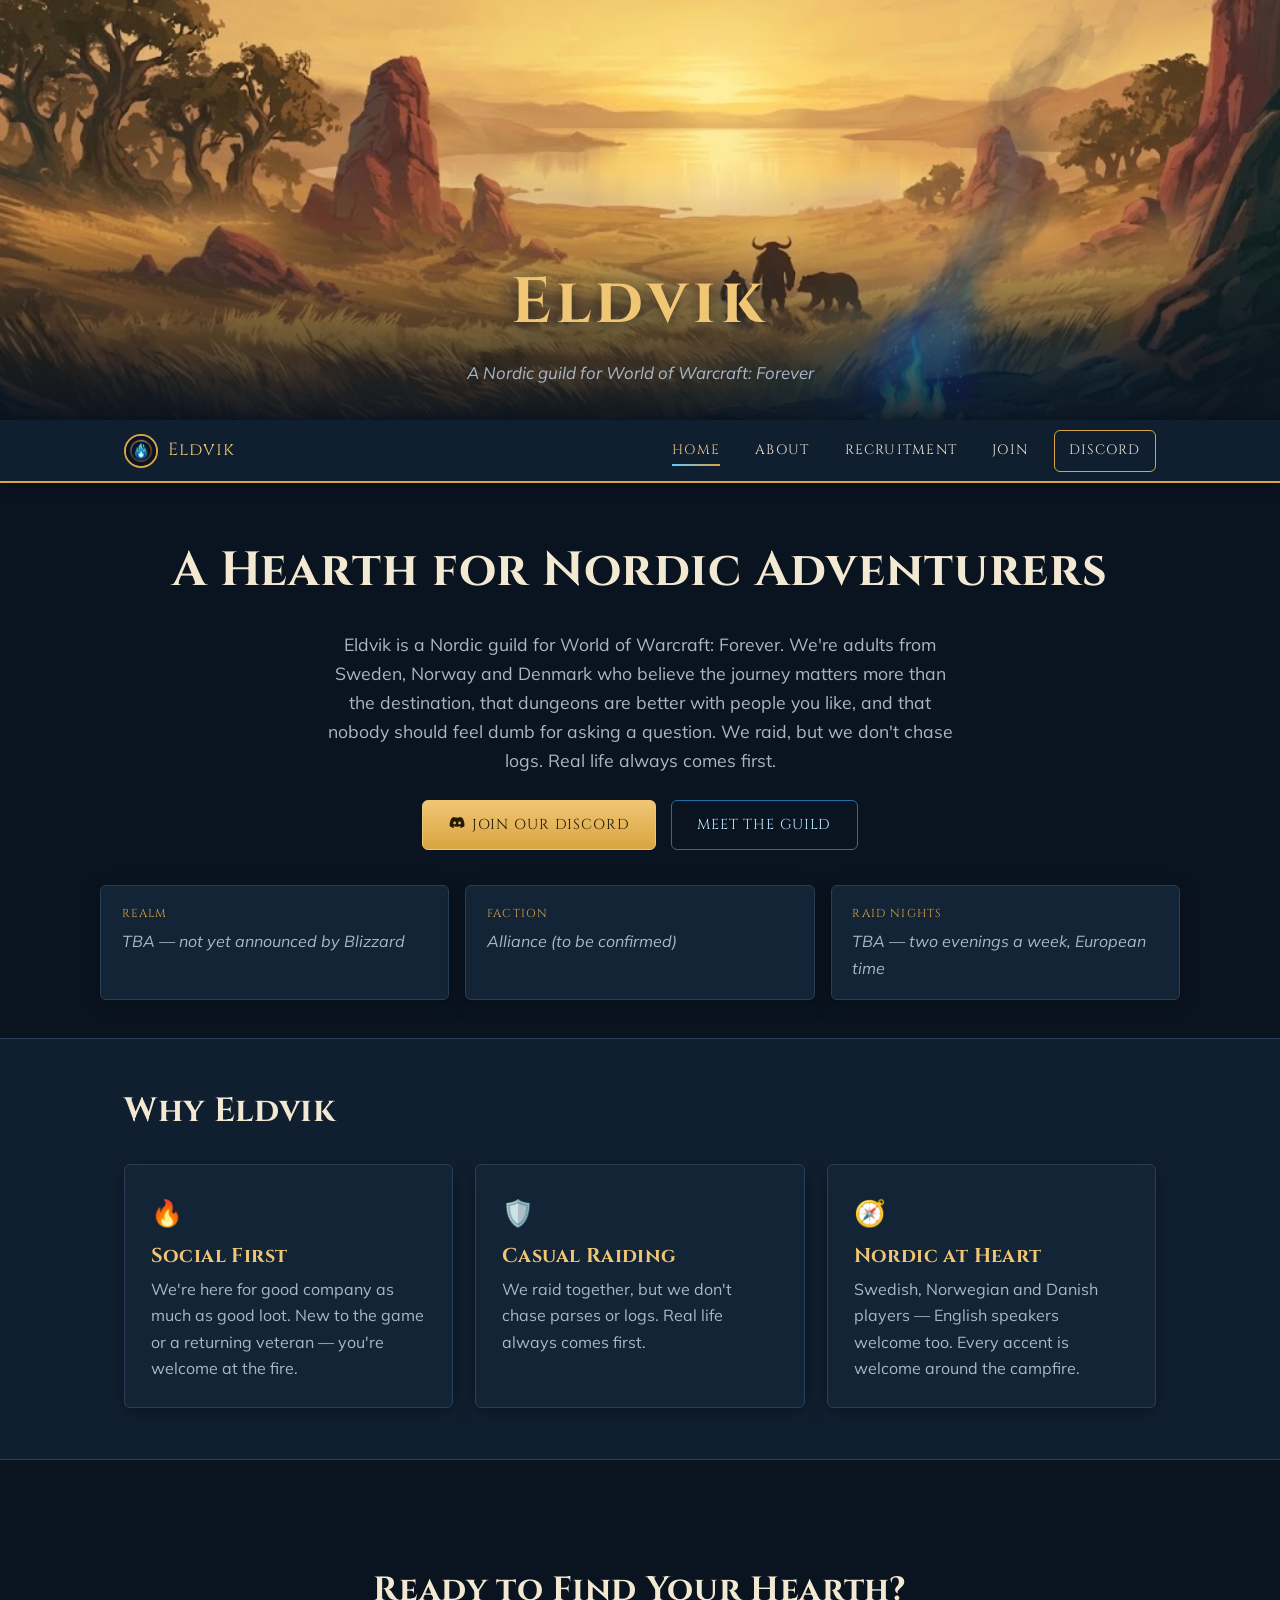
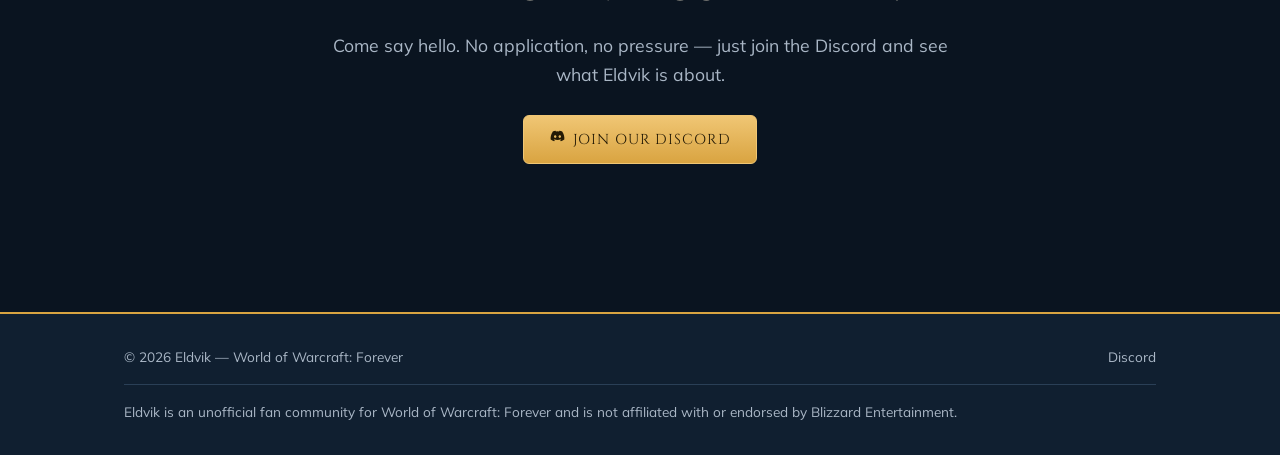
==== index.html @ 3109d52f "Initial Eldvik guild website Static HTML/CSS/JS site: home, about, recruitment, and join pages, Nord" ====
<!DOCTYPE html>
<html lang="en">
<head>
  <meta charset="UTF-8">
  <meta name="viewport" content="width=device-width, initial-scale=1.0">
  <title>Eldvik — Nordic Guild for World of Warcraft: Forever</title>
  <meta name="description" content="Eldvik is a social, casual-raiding Nordic guild for World of Warcraft: Forever. Adults from Sweden, Norway and Denmark — all classes and roles welcome.">
  <link rel="icon" href="images/icon.jpg" type="image/jpeg">
  <link rel="apple-touch-icon" href="images/icon.jpg">
  <meta name="theme-color" content="#0a1420">
  <meta property="og:title" content="Eldvik — Nordic Guild for World of Warcraft: Forever">
  <meta property="og:description" content="A social, casual-raiding Nordic guild. Adults from Sweden, Norway and Denmark — all classes and roles welcome.">
  <meta property="og:image" content="images/banner.jpg">
  <meta property="og:type" content="website">
  <link rel="stylesheet" href="css/style.css">
</head>
<body>
  <a class="skip-link" href="#main-content">Skip to content</a>

  <header class="site-banner">
    <img src="images/banner.jpg" alt="">
    <div class="site-banner__title container">
      <p class="wordmark" data-i18n="common.banner.wordmark">Eldvik</p>
      <p class="tagline" data-i18n="common.banner.tagline">A Nordic guild for World of Warcraft: Forever</p>
    </div>
  </header>

  <nav class="site-nav" aria-label="Primary">
    <div class="site-nav__inner">
      <a class="site-nav__brand" href="index.html">
        <img src="images/icon.jpg" alt="" width="34" height="34">
        <span>Eldvik</span>
      </a>
      <button class="nav-toggle" aria-label="Toggle navigation" aria-expanded="false" aria-controls="primary-nav-links">☰</button>
      <ul class="site-nav__links" id="primary-nav-links">
        <li><a href="index.html" aria-current="page" data-i18n="common.nav.home">Home</a></li>
        <li><a href="about.html" data-i18n="common.nav.about">About</a></li>
        <li><a href="recruitment.html" data-i18n="common.nav.recruitment">Recruitment</a></li>
        <li><a href="join.html" data-i18n="common.nav.join">Join</a></li>
        <li><a class="site-nav__cta" href="#" data-discord-link target="_blank" rel="noopener" data-i18n="common.nav.discord">Discord</a></li>
      </ul>
      <div class="lang-switch"></div>
    </div>
  </nav>

  <main id="main-content">
    <section class="hero container">
      <h1 data-i18n="home.hero.title">A Hearth for Nordic Adventurers</h1>
      <p class="lead" data-i18n="home.hero.lead">Eldvik is a Nordic guild for World of Warcraft: Forever. We're adults from Sweden, Norway and Denmark who believe the journey matters more than the destination, that dungeons are better with people you like, and that nobody should feel dumb for asking a question. We raid, but we don't chase logs. Real life always comes first.</p>
      <div class="btn-row">
        <a class="btn btn-primary btn-discord" href="#" data-discord-link target="_blank" rel="noopener" data-i18n="common.cta.discord">Join our Discord</a>
        <a class="btn btn-secondary" href="about.html" data-i18n="home.hero.ctaSecondary">Meet the Guild</a>
      </div>

      <div class="info-strip" aria-label="Guild status">
        <div class="info-card">
          <span class="label" data-i18n="common.info.realm.label">Realm</span>
          <span class="value is-tba" data-i18n="common.info.realm.value">TBA — not yet announced by Blizzard</span>
        </div>
        <div class="info-card">
          <span class="label" data-i18n="common.info.faction.label">Faction</span>
          <span class="value is-tba" data-i18n="common.info.faction.value">Alliance (to be confirmed)</span>
        </div>
        <div class="info-card">
          <span class="label" data-i18n="common.info.raid.label">Raid Nights</span>
          <span class="value is-tba" data-i18n="common.info.raid.value">TBA — two evenings a week, European time</span>
        </div>
      </div>
    </section>

    <section class="section section-alt">
      <div class="container">
        <h2 data-i18n="home.values.title">Why Eldvik</h2>
        <div class="card-grid">
          <div class="card">
            <span class="icon" aria-hidden="true">🔥</span>
            <h3 data-i18n="home.values.social.title">Social First</h3>
            <p data-i18n="home.values.social.body">We're here for good company as much as good loot. New to the game or a returning veteran — you're welcome at the fire.</p>
          </div>
          <div class="card">
            <span class="icon" aria-hidden="true">🛡️</span>
            <h3 data-i18n="home.values.raiding.title">Casual Raiding</h3>
            <p data-i18n="home.values.raiding.body">We raid together, but we don't chase parses or logs. Real life always comes first.</p>
          </div>
          <div class="card">
            <span class="icon" aria-hidden="true">🧭</span>
            <h3 data-i18n="home.values.nordic.title">Nordic at Heart</h3>
            <p data-i18n="home.values.nordic.body">Swedish, Norwegian and Danish players — English speakers welcome too. Every accent is welcome around the campfire.</p>
          </div>
        </div>
      </div>
    </section>

    <section class="section">
      <div class="container hero">
        <h2 data-i18n="home.closing.title">Ready to Find Your Hearth?</h2>
        <p class="lead" data-i18n="home.closing.body">Come say hello. No application, no pressure — just join the Discord and see what Eldvik is about.</p>
        <div class="btn-row">
          <a class="btn btn-primary btn-discord" href="#" data-discord-link target="_blank" rel="noopener" data-i18n="common.cta.discord">Join our Discord</a>
        </div>
      </div>
    </section>
  </main>

  <footer class="site-footer">
    <div class="container site-footer__inner">
      <p>© <span data-current-year>2026</span> <span data-i18n="common.footer.copyright">Eldvik — World of Warcraft: Forever</span></p>
      <p><a href="#" data-discord-link target="_blank" rel="noopener">Discord</a></p>
      <p class="site-footer__disclaimer" data-i18n="common.footer.disclaimer">Eldvik is an unofficial fan community for World of Warcraft: Forever and is not affiliated with or endorsed by Blizzard Entertainment.</p>
    </div>
  </footer>

  <script src="js/config.js"></script>
  <script src="js/i18n.js"></script>
  <script src="js/main.js"></script>
</body>
</html>
---- css/style.css ----
/* ==========================================================================
   Eldvik — stylesheet
   A Nordic-fantasy theme built around the guild banner (dusk landscape,
   blue campfire) and the flame emblem. No third-party brand assets used.
   ========================================================================== */

@import url('https://fonts.googleapis.com/css2?family=Cinzel:wght@500;600;700&family=Mulish:ital,wght@0,400;0,500;0,600;1,400&display=swap');

:root {
  /* Core palette */
  --color-bg: #0a1420;
  --color-bg-alt: #101f30;
  --color-bg-card: #132437;
  --color-border: #2a3f56;

  /* Text */
  --color-text: #e9e3d3;
  --color-text-muted: #aab7c6;
  --color-heading: #f3e9d2;

  /* Accents */
  --color-flame: #5ec8ff;
  --color-flame-bright: #bfe9ff;
  --color-flame-deep: #1f6fa8;
  --color-gold: #d9a441;
  --color-gold-bright: #f0c674;

  /* Type */
  --font-heading: 'Cinzel', Georgia, 'Times New Roman', serif;
  --font-body: 'Mulish', -apple-system, BlinkMacSystemFont, 'Segoe UI', sans-serif;

  --radius: 6px;
  --shadow-card: 0 4px 18px rgba(0, 0, 0, 0.35);
}

/* ---------- Reset & base ---------- */
* { box-sizing: border-box; }

html {
  scroll-behavior: smooth;
}

body {
  margin: 0;
  background: var(--color-bg);
  color: var(--color-text);
  font-family: var(--font-body);
  line-height: 1.65;
  font-size: 16px;
}

img { max-width: 100%; display: block; }

h1, h2, h3, h4 {
  font-family: var(--font-heading);
  color: var(--color-heading);
  letter-spacing: 0.02em;
  line-height: 1.25;
  margin: 0 0 0.6em;
}

h1 { font-size: clamp(2rem, 5vw, 3rem); }
h2 { font-size: clamp(1.5rem, 3.4vw, 2.1rem); }
h3 { font-size: 1.25rem; }

p { margin: 0 0 1.1em; color: var(--color-text); }

a {
  color: var(--color-flame-bright);
  text-decoration: none;
}
a:hover, a:focus { color: var(--color-gold-bright); }

.container {
  max-width: 1080px;
  margin: 0 auto;
  padding: 0 1.5rem;
}

.visually-hidden {
  position: absolute;
  width: 1px; height: 1px;
  overflow: hidden;
  clip: rect(0 0 0 0);
  white-space: nowrap;
}

/* ---------- Skip link (accessibility) ---------- */
.skip-link {
  position: absolute;
  left: -9999px;
  top: 0;
  background: var(--color-gold);
  color: #1a1204;
  padding: 0.6em 1em;
  z-index: 1000;
  border-radius: 0 0 var(--radius) 0;
  font-weight: 600;
}
.skip-link:focus {
  left: 0;
}

/* ---------- Banner ---------- */
.site-banner {
  position: relative;
  width: 100%;
  height: clamp(200px, 34vw, 420px);
  overflow: hidden;
  background-color: var(--color-bg);
}

.site-banner img {
  width: 100%;
  height: 100%;
  object-fit: cover;
  object-position: center 60%;
}

.site-banner::after {
  content: "";
  position: absolute;
  inset: 0;
  background: linear-gradient(to bottom, rgba(10, 20, 32, 0) 55%, rgba(10, 20, 32, 0.92) 100%);
}

.site-banner__title {
  position: absolute;
  left: 0;
  right: 0;
  bottom: 0.9rem;
  z-index: 2;
  text-align: center;
}

.site-banner__title .wordmark {
  font-family: var(--font-heading);
  font-weight: 700;
  font-size: clamp(2.2rem, 7vw, 4rem);
  color: var(--color-gold-bright);
  text-shadow: 0 2px 18px rgba(0, 0, 0, 0.75), 0 0 30px rgba(95, 200, 255, 0.25);
  letter-spacing: 0.08em;
  margin: 0;
}

.site-banner__title .tagline {
  font-family: var(--font-body);
  font-style: italic;
  color: var(--color-text-muted);
  font-size: clamp(0.85rem, 1.6vw, 1.05rem);
  margin-top: 0.2rem;
}

/* ---------- Navigation ---------- */
.site-nav {
  background: var(--color-bg-alt);
  border-bottom: 2px solid var(--color-gold);
  box-shadow: 0 2px 12px rgba(0, 0, 0, 0.4);
  position: sticky;
  top: 0;
  z-index: 50;
}

.site-nav__inner {
  display: flex;
  align-items: center;
  justify-content: space-between;
  padding: 0.6rem 1.5rem;
  max-width: 1080px;
  margin: 0 auto;
}

.site-nav__brand {
  display: flex;
  align-items: center;
  gap: 0.6rem;
  font-family: var(--font-heading);
  color: var(--color-gold-bright);
  font-size: 1.1rem;
  letter-spacing: 0.06em;
}

.site-nav__brand img {
  width: 34px;
  height: 34px;
  border-radius: 50%;
  border: 2px solid var(--color-gold);
}

.nav-toggle {
  display: none;
  background: transparent;
  border: 1px solid var(--color-gold);
  color: var(--color-gold-bright);
  border-radius: var(--radius);
  padding: 0.4rem 0.6rem;
  font-size: 1.2rem;
  cursor: pointer;
}

.site-nav__links {
  display: flex;
  align-items: center;
  gap: 0.4rem;
  list-style: none;
  margin: 0;
  padding: 0;
}

.site-nav__links a {
  display: inline-block;
  color: var(--color-text);
  font-family: var(--font-heading);
  font-size: 0.85rem;
  letter-spacing: 0.09em;
  text-transform: uppercase;
  padding: 0.55rem 0.9rem;
  border-radius: var(--radius);
  position: relative;
  transition: color 0.2s ease, background-color 0.2s ease;
}

.site-nav__links a:hover,
.site-nav__links a:focus {
  color: var(--color-flame-bright);
  background: rgba(95, 200, 255, 0.08);
}

.site-nav__links a[aria-current="page"] {
  color: var(--color-gold-bright);
}

.site-nav__links a[aria-current="page"]::after {
  content: "";
  position: absolute;
  left: 0.9rem;
  right: 0.9rem;
  bottom: 0.32rem;
  height: 2px;
  background: linear-gradient(90deg, var(--color-flame), var(--color-gold));
}

.site-nav__cta {
  border: 1px solid var(--color-gold) !important;
  margin-left: 0.3rem;
}

/* ---------- Language switcher ---------- */
.lang-switch {
  position: relative;
  margin-left: 0.5rem;
}

.lang-switch__button {
  background: transparent;
  border: 1px solid var(--color-border);
  color: var(--color-text-muted);
  border-radius: var(--radius);
  padding: 0.4rem 0.7rem;
  font-family: var(--font-body);
  font-size: 0.85rem;
  cursor: pointer;
}

.lang-switch__button:hover { border-color: var(--color-gold); color: var(--color-gold-bright); }

.lang-switch__menu {
  position: absolute;
  right: 0;
  top: calc(100% + 6px);
  background: var(--color-bg-card);
  border: 1px solid var(--color-border);
  border-radius: var(--radius);
  min-width: 140px;
  box-shadow: var(--shadow-card);
  list-style: none;
  margin: 0;
  padding: 0.3rem;
  display: none;
  z-index: 60;
}

.lang-switch__menu.is-open { display: block; }

.lang-switch__menu li a {
  display: block;
  padding: 0.4rem 0.6rem;
  border-radius: 4px;
  font-family: var(--font-body);
  font-size: 0.9rem;
  color: var(--color-text);
}

.lang-switch__menu li a:hover { background: rgba(217, 164, 65, 0.12); color: var(--color-gold-bright); }

/* ---------- Buttons ---------- */
.btn {
  display: inline-block;
  font-family: var(--font-heading);
  letter-spacing: 0.06em;
  text-transform: uppercase;
  font-size: 0.9rem;
  padding: 0.75rem 1.6rem;
  border-radius: var(--radius);
  border: 1px solid var(--color-gold);
  cursor: pointer;
  transition: transform 0.15s ease, box-shadow 0.15s ease, background-color 0.15s ease;
}

.btn-primary {
  background: linear-gradient(180deg, var(--color-gold-bright), var(--color-gold));
  color: #241a05;
  border-color: var(--color-gold-bright);
}
.btn-primary:hover, .btn-primary:focus {
  color: #241a05;
  box-shadow: 0 0 22px rgba(240, 198, 116, 0.45);
  transform: translateY(-1px);
}

.btn-secondary {
  background: transparent;
  color: var(--color-flame-bright);
  border-color: var(--color-flame-deep);
}
.btn-secondary:hover, .btn-secondary:focus {
  color: var(--color-flame-bright);
  box-shadow: 0 0 18px rgba(95, 200, 255, 0.3);
  background: rgba(95, 200, 255, 0.08);
}

.btn-discord::before {
  content: "";
  display: inline-block;
  width: 1.1em;
  height: 1.1em;
  margin-right: 0.5em;
  vertical-align: -0.18em;
  background-color: currentColor;
  -webkit-mask-image: url("data:image/svg+xml;utf8,<svg xmlns='http://www.w3.org/2000/svg' viewBox='0 0 640 512'><path d='M524.5 69.8a1.5 1.5 0 0 0-.8-.7A485.1 485.1 0 0 0 404.1 32a1.8 1.8 0 0 0-1.9.9 337.5 337.5 0 0 0-14.9 30.6 447.8 447.8 0 0 0-134.4 0 309.5 309.5 0 0 0-15.1-30.6 1.9 1.9 0 0 0-1.9-.9A483.7 483.7 0 0 0 116.1 69a1.7 1.7 0 0 0-.8.7C39.1 183.7 18.2 294.7 28.4 404.4a2 2 0 0 0 .8 1.4A487.7 487.7 0 0 0 176 479.9a1.9 1.9 0 0 0 2.1-.7A348.2 348.2 0 0 0 208.1 430a1.9 1.9 0 0 0-1-2.6 321.2 321.2 0 0 1-45.9-21.9 1.9 1.9 0 0 1-.2-3.1c3.1-2.3 6.2-4.7 9.1-7.1a1.8 1.8 0 0 1 1.9-.3c96.2 43.9 200.4 43.9 295.5 0a1.8 1.8 0 0 1 1.9.2c2.9 2.4 6 4.9 9.1 7.2a1.9 1.9 0 0 1-.2 3.1 301.4 301.4 0 0 1-45.9 21.9 1.9 1.9 0 0 0-1 2.6 391.1 391.1 0 0 0 30 49.2 1.9 1.9 0 0 0 2.1.7A486 486 0 0 0 610.7 405.8a1.9 1.9 0 0 0 .8-1.4c12.2-126.9-20.4-236.9-86.9-334.6zM222.5 337.6c-28.9 0-52.7-26.5-52.7-59.1s23.3-59.1 52.7-59.1c29.6 0 53.2 26.7 52.7 59.1 0 32.6-23.3 59.1-52.7 59.1zm195.4 0c-28.9 0-52.7-26.5-52.7-59.1s23.3-59.1 52.7-59.1c29.6 0 53.2 26.7 52.7 59.1 0 32.6-23 59.1-52.7 59.1z'/></svg>");
  mask-image: url("data:image/svg+xml;utf8,<svg xmlns='http://www.w3.org/2000/svg' viewBox='0 0 640 512'><path d='M524.5 69.8a1.5 1.5 0 0 0-.8-.7A485.1 485.1 0 0 0 404.1 32a1.8 1.8 0 0 0-1.9.9 337.5 337.5 0 0 0-14.9 30.6 447.8 447.8 0 0 0-134.4 0 309.5 309.5 0 0 0-15.1-30.6 1.9 1.9 0 0 0-1.9-.9A483.7 483.7 0 0 0 116.1 69a1.7 1.7 0 0 0-.8.7C39.1 183.7 18.2 294.7 28.4 404.4a2 2 0 0 0 .8 1.4A487.7 487.7 0 0 0 176 479.9a1.9 1.9 0 0 0 2.1-.7A348.2 348.2 0 0 0 208.1 430a1.9 1.9 0 0 0-1-2.6 321.2 321.2 0 0 1-45.9-21.9 1.9 1.9 0 0 1-.2-3.1c3.1-2.3 6.2-4.7 9.1-7.1a1.8 1.8 0 0 1 1.9-.3c96.2 43.9 200.4 43.9 295.5 0a1.8 1.8 0 0 1 1.9.2c2.9 2.4 6 4.9 9.1 7.2a1.9 1.9 0 0 1-.2 3.1 301.4 301.4 0 0 1-45.9 21.9 1.9 1.9 0 0 0-1 2.6 391.1 391.1 0 0 0 30 49.2 1.9 1.9 0 0 0 2.1.7A486 486 0 0 0 610.7 405.8a1.9 1.9 0 0 0 .8-1.4c12.2-126.9-20.4-236.9-86.9-334.6zM222.5 337.6c-28.9 0-52.7-26.5-52.7-59.1s23.3-59.1 52.7-59.1c29.6 0 53.2 26.7 52.7 59.1 0 32.6-23.3 59.1-52.7 59.1zm195.4 0c-28.9 0-52.7-26.5-52.7-59.1s23.3-59.1 52.7-59.1c29.6 0 53.2 26.7 52.7 59.1 0 32.6-23 59.1-52.7 59.1z'/></svg>");
  mask-size: contain;
  -webkit-mask-size: contain;
  mask-repeat: no-repeat;
  -webkit-mask-repeat: no-repeat;
}

.btn-row {
  display: flex;
  flex-wrap: wrap;
  gap: 0.9rem;
  margin: 1.6rem 0;
}

/* ---------- Layout sections ---------- */
main { display: block; }

.section {
  padding: 3.2rem 0;
}

.section-alt {
  background: var(--color-bg-alt);
  border-top: 1px solid var(--color-border);
  border-bottom: 1px solid var(--color-border);
}

.hero {
  padding: 3.6rem 0 2.4rem;
  text-align: center;
}

.hero p.lead {
  max-width: 640px;
  margin: 0 auto 1.2em;
  color: var(--color-text-muted);
  font-size: 1.1rem;
}

.hero .btn-row { justify-content: center; }

/* Info strip: realm / faction / raid nights */
.info-strip {
  display: grid;
  grid-template-columns: repeat(auto-fit, minmax(200px, 1fr));
  gap: 1rem;
  margin: 2.2rem 0 0;
}

.info-card {
  background: var(--color-bg-card);
  border: 1px solid var(--color-border);
  border-radius: var(--radius);
  padding: 1.1rem 1.3rem;
  text-align: left;
  box-shadow: var(--shadow-card);
}

.info-card .label {
  display: block;
  font-family: var(--font-heading);
  color: var(--color-gold);
  font-size: 0.72rem;
  letter-spacing: 0.1em;
  text-transform: uppercase;
  margin-bottom: 0.35rem;
}

.info-card .value {
  color: var(--color-text);
  font-size: 1rem;
}

.info-card .value.is-tba {
  color: var(--color-text-muted);
  font-style: italic;
}

/* Feature / value cards */
.card-grid {
  display: grid;
  grid-template-columns: repeat(auto-fit, minmax(230px, 1fr));
  gap: 1.4rem;
  margin-top: 2rem;
}

.card {
  background: var(--color-bg-card);
  border: 1px solid var(--color-border);
  border-radius: var(--radius);
  padding: 1.6rem;
  box-shadow: var(--shadow-card);
}

.card .icon {
  font-size: 1.6rem;
  margin-bottom: 0.6rem;
  display: inline-block;
}

.card h3 { color: var(--color-gold-bright); margin-bottom: 0.5rem; }
.card p { color: var(--color-text-muted); margin-bottom: 0; }

/* Steps (Join page) */
.steps {
  list-style: none;
  counter-reset: step;
  margin: 2rem 0 0;
  padding: 0;
  display: grid;
  gap: 1.1rem;
}

.steps li {
  counter-increment: step;
  background: var(--color-bg-card);
  border: 1px solid var(--color-border);
  border-radius: var(--radius);
  padding: 1.2rem 1.4rem 1.2rem 3.4rem;
  position: relative;
}

.steps li::before {
  content: counter(step);
  position: absolute;
  left: 1rem;
  top: 1.1rem;
  width: 1.7rem;
  height: 1.7rem;
  border-radius: 50%;
  background: linear-gradient(180deg, var(--color-gold-bright), var(--color-gold));
  color: #241a05;
  font-family: var(--font-heading);
  font-weight: 700;
  display: flex;
  align-items: center;
  justify-content: center;
  font-size: 0.9rem;
}

.steps h3 { margin-bottom: 0.3rem; font-size: 1.05rem; }
.steps p { color: var(--color-text-muted); margin-bottom: 0; }

/* Blockquote / callout */
.callout {
  border-left: 3px solid var(--color-flame);
  background: rgba(95, 200, 255, 0.06);
  padding: 1rem 1.3rem;
  border-radius: 0 var(--radius) var(--radius) 0;
  color: var(--color-text-muted);
  font-style: italic;
  margin: 1.6rem 0;
}

/* ---------- Footer ---------- */
.site-footer {
  border-top: 2px solid var(--color-gold);
  background: var(--color-bg-alt);
  padding: 2rem 0;
  margin-top: 2rem;
}

.site-footer__inner {
  display: flex;
  flex-wrap: wrap;
  align-items: center;
  justify-content: space-between;
  gap: 1rem;
}

.site-footer p {
  margin: 0;
  color: var(--color-text-muted);
  font-size: 0.85rem;
}

.site-footer a { color: var(--color-text-muted); }
.site-footer a:hover { color: var(--color-gold-bright); }

.site-footer__disclaimer {
  width: 100%;
  font-size: 0.75rem;
  color: #7c8898;
  border-top: 1px solid var(--color-border);
  padding-top: 1rem;
  margin-top: 0.5rem;
}

/* ---------- Responsive nav (mobile) ---------- */
@media (max-width: 720px) {
  .nav-toggle { display: inline-block; }

  .site-nav__links {
    position: absolute;
    left: 0;
    right: 0;
    top: 100%;
    background: var(--color-bg-alt);
    border-bottom: 2px solid var(--color-gold);
    flex-direction: column;
    align-items: stretch;
    gap: 0;
    padding: 0.5rem;
    display: none;
  }

  .site-nav__links.is-open { display: flex; }

  .site-nav__links a { padding: 0.8rem 1rem; }

  .site-nav__cta { margin-left: 0; margin-top: 0.3rem; text-align: center; }

  .lang-switch { position: static; margin: 0.4rem 0 0; }
  .lang-switch__menu { left: 0.5rem; right: 0.5rem; }
}
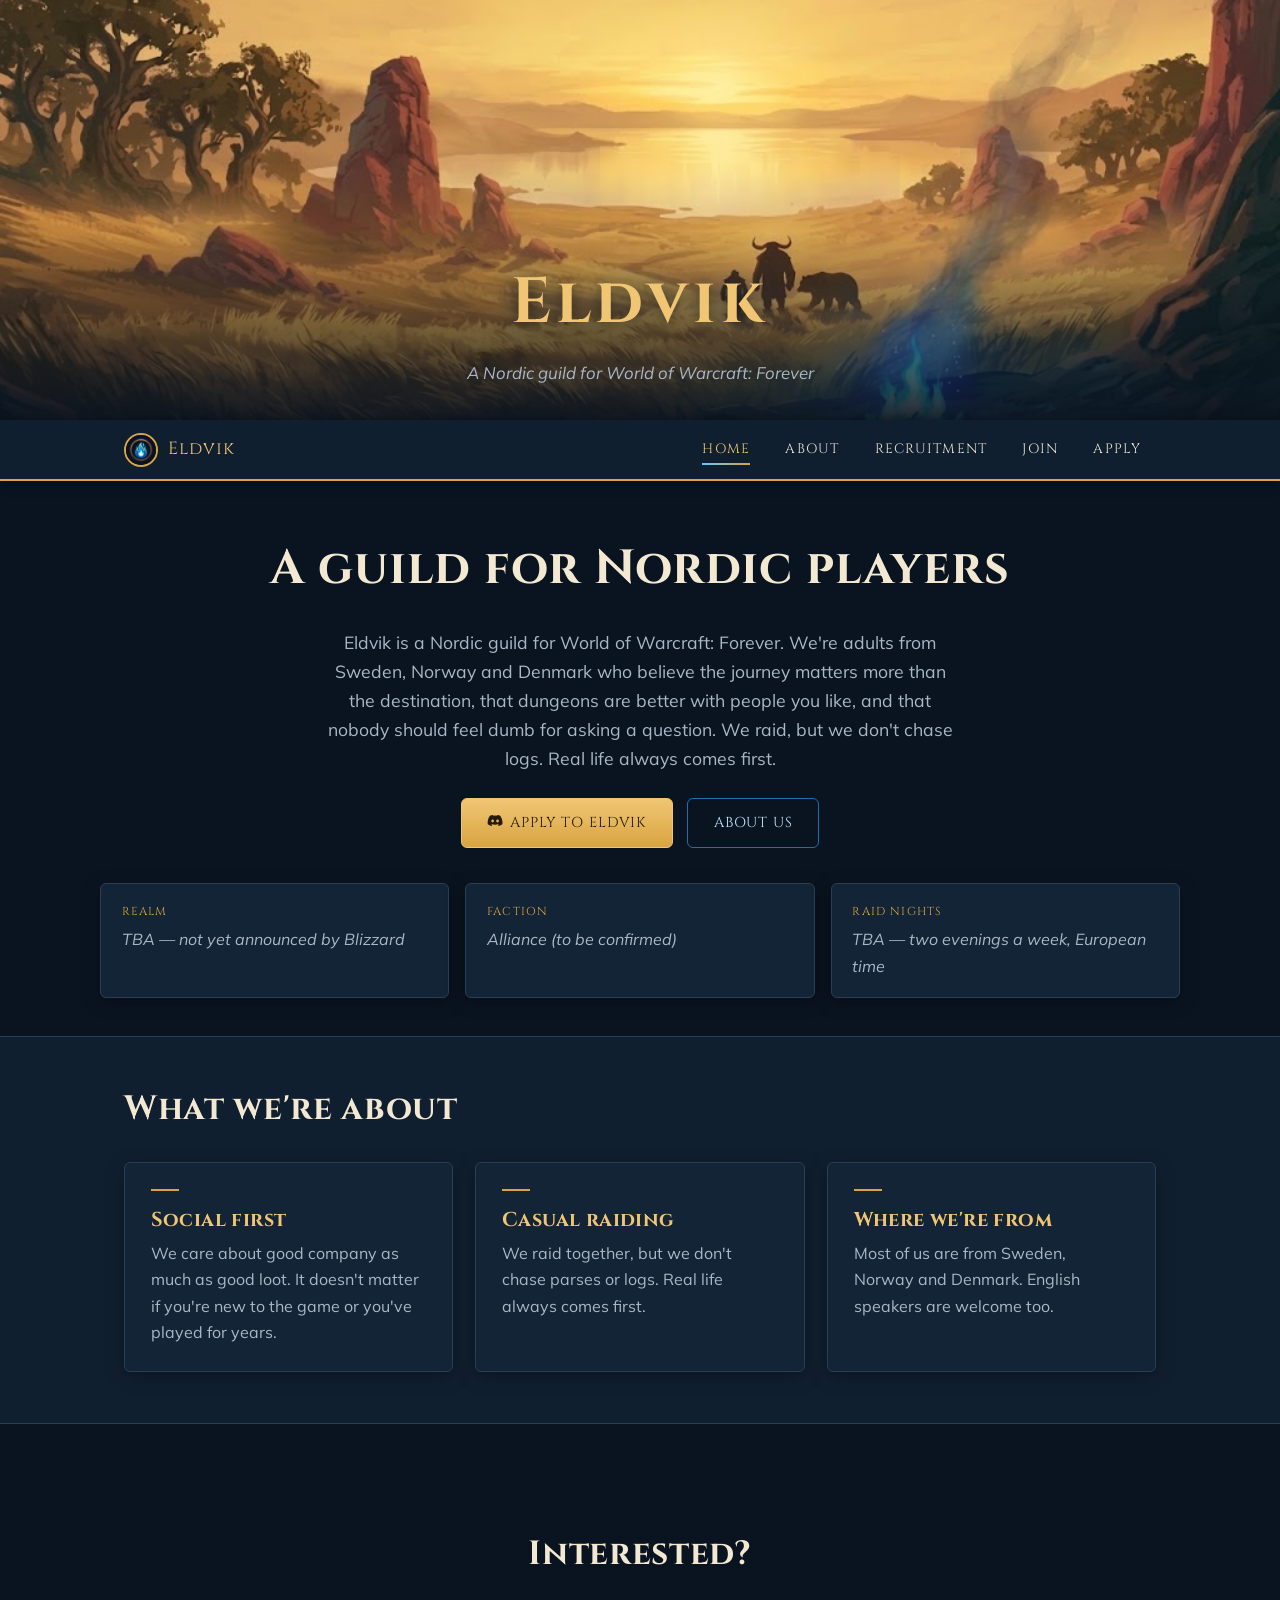
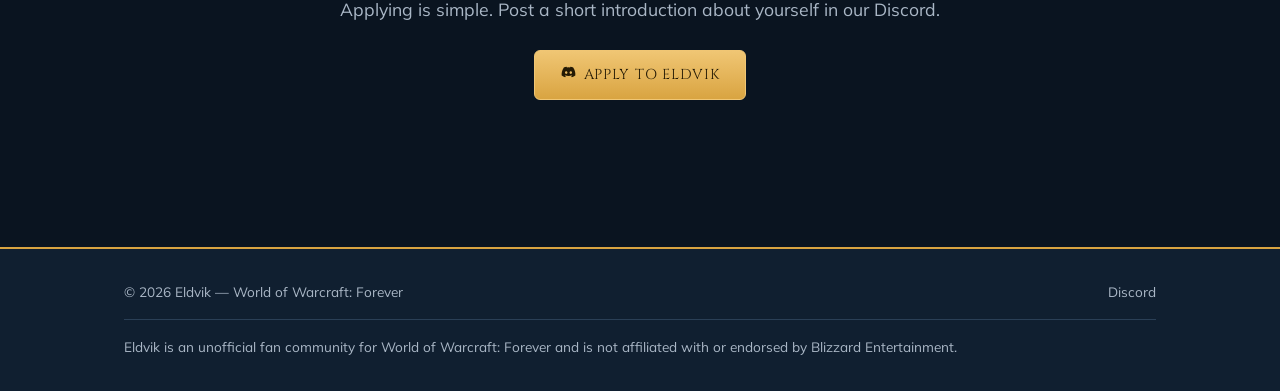
==== commit 30068456: "Rewrite copy in plainer voice, remove emoji icons, reflect real application flow - Replace emoji sec" ====
--- a/index.html
+++ b/index.html
@@ -37,7 +37,7 @@
         <li><a href="about.html" data-i18n="common.nav.about">About</a></li>
         <li><a href="recruitment.html" data-i18n="common.nav.recruitment">Recruitment</a></li>
         <li><a href="join.html" data-i18n="common.nav.join">Join</a></li>
-        <li><a class="site-nav__cta" href="#" data-discord-link target="_blank" rel="noopener" data-i18n="common.nav.discord">Discord</a></li>
+        <li><a class="site-nav__cta" href="#" data-discord-link target="_blank" rel="noopener" data-i18n="common.nav.discord">Apply</a></li>
       </ul>
       <div class="lang-switch"></div>
     </div>
@@ -45,11 +45,11 @@
 
   <main id="main-content">
     <section class="hero container">
-      <h1 data-i18n="home.hero.title">A Hearth for Nordic Adventurers</h1>
+      <h1 data-i18n="home.hero.title">A guild for Nordic players</h1>
       <p class="lead" data-i18n="home.hero.lead">Eldvik is a Nordic guild for World of Warcraft: Forever. We're adults from Sweden, Norway and Denmark who believe the journey matters more than the destination, that dungeons are better with people you like, and that nobody should feel dumb for asking a question. We raid, but we don't chase logs. Real life always comes first.</p>
       <div class="btn-row">
-        <a class="btn btn-primary btn-discord" href="#" data-discord-link target="_blank" rel="noopener" data-i18n="common.cta.discord">Join our Discord</a>
-        <a class="btn btn-secondary" href="about.html" data-i18n="home.hero.ctaSecondary">Meet the Guild</a>
+        <a class="btn btn-primary btn-discord" href="#" data-discord-link target="_blank" rel="noopener" data-i18n="common.cta.discord">Apply to Eldvik</a>
+        <a class="btn btn-secondary" href="about.html" data-i18n="home.hero.ctaSecondary">About us</a>
       </div>
 
       <div class="info-strip" aria-label="Guild status">
@@ -70,22 +70,19 @@
 
     <section class="section section-alt">
       <div class="container">
-        <h2 data-i18n="home.values.title">Why Eldvik</h2>
+        <h2 data-i18n="home.values.title">What we're about</h2>
         <div class="card-grid">
           <div class="card">
-            <span class="icon" aria-hidden="true">🔥</span>
-            <h3 data-i18n="home.values.social.title">Social First</h3>
-            <p data-i18n="home.values.social.body">We're here for good company as much as good loot. New to the game or a returning veteran — you're welcome at the fire.</p>
+            <h3 data-i18n="home.values.social.title">Social first</h3>
+            <p data-i18n="home.values.social.body">We care about good company as much as good loot. It doesn't matter if you're new to the game or you've played for years.</p>
           </div>
           <div class="card">
-            <span class="icon" aria-hidden="true">🛡️</span>
-            <h3 data-i18n="home.values.raiding.title">Casual Raiding</h3>
+            <h3 data-i18n="home.values.raiding.title">Casual raiding</h3>
             <p data-i18n="home.values.raiding.body">We raid together, but we don't chase parses or logs. Real life always comes first.</p>
           </div>
           <div class="card">
-            <span class="icon" aria-hidden="true">🧭</span>
-            <h3 data-i18n="home.values.nordic.title">Nordic at Heart</h3>
-            <p data-i18n="home.values.nordic.body">Swedish, Norwegian and Danish players — English speakers welcome too. Every accent is welcome around the campfire.</p>
+            <h3 data-i18n="home.values.nordic.title">Where we're from</h3>
+            <p data-i18n="home.values.nordic.body">Most of us are from Sweden, Norway and Denmark. English speakers are welcome too.</p>
           </div>
         </div>
       </div>
@@ -93,10 +90,10 @@
 
     <section class="section">
       <div class="container hero">
-        <h2 data-i18n="home.closing.title">Ready to Find Your Hearth?</h2>
-        <p class="lead" data-i18n="home.closing.body">Come say hello. No application, no pressure — just join the Discord and see what Eldvik is about.</p>
+        <h2 data-i18n="home.closing.title">Interested?</h2>
+        <p class="lead" data-i18n="home.closing.body">Applying is simple. Post a short introduction about yourself in our Discord.</p>
         <div class="btn-row">
-          <a class="btn btn-primary btn-discord" href="#" data-discord-link target="_blank" rel="noopener" data-i18n="common.cta.discord">Join our Discord</a>
+          <a class="btn btn-primary btn-discord" href="#" data-discord-link target="_blank" rel="noopener" data-i18n="common.cta.discord">Apply to Eldvik</a>
         </div>
       </div>
     </section>
--- a/css/style.css
+++ b/css/style.css
@@ -241,8 +241,12 @@
 }
 
 .site-nav__cta {
-  border: 1px solid var(--color-gold) !important;
-  margin-left: 0.3rem;
+  color: var(--color-gold-bright);
+}
+
+.site-nav__cta:hover,
+.site-nav__cta:focus {
+  color: var(--color-flame-bright);
 }
 
 /* ---------- Language switcher ---------- */
@@ -432,10 +436,13 @@
   box-shadow: var(--shadow-card);
 }
 
-.card .icon {
-  font-size: 1.6rem;
-  margin-bottom: 0.6rem;
-  display: inline-block;
+.card::before {
+  content: "";
+  display: block;
+  width: 28px;
+  height: 2px;
+  background: var(--color-gold);
+  margin-bottom: 1rem;
 }
 
 .card h3 { color: var(--color-gold-bright); margin-bottom: 0.5rem; }
@@ -548,8 +555,6 @@
 
   .site-nav__links a { padding: 0.8rem 1rem; }
 
-  .site-nav__cta { margin-left: 0; margin-top: 0.3rem; text-align: center; }
-
   .lang-switch { position: static; margin: 0.4rem 0 0; }
   .lang-switch__menu { left: 0.5rem; right: 0.5rem; }
 }
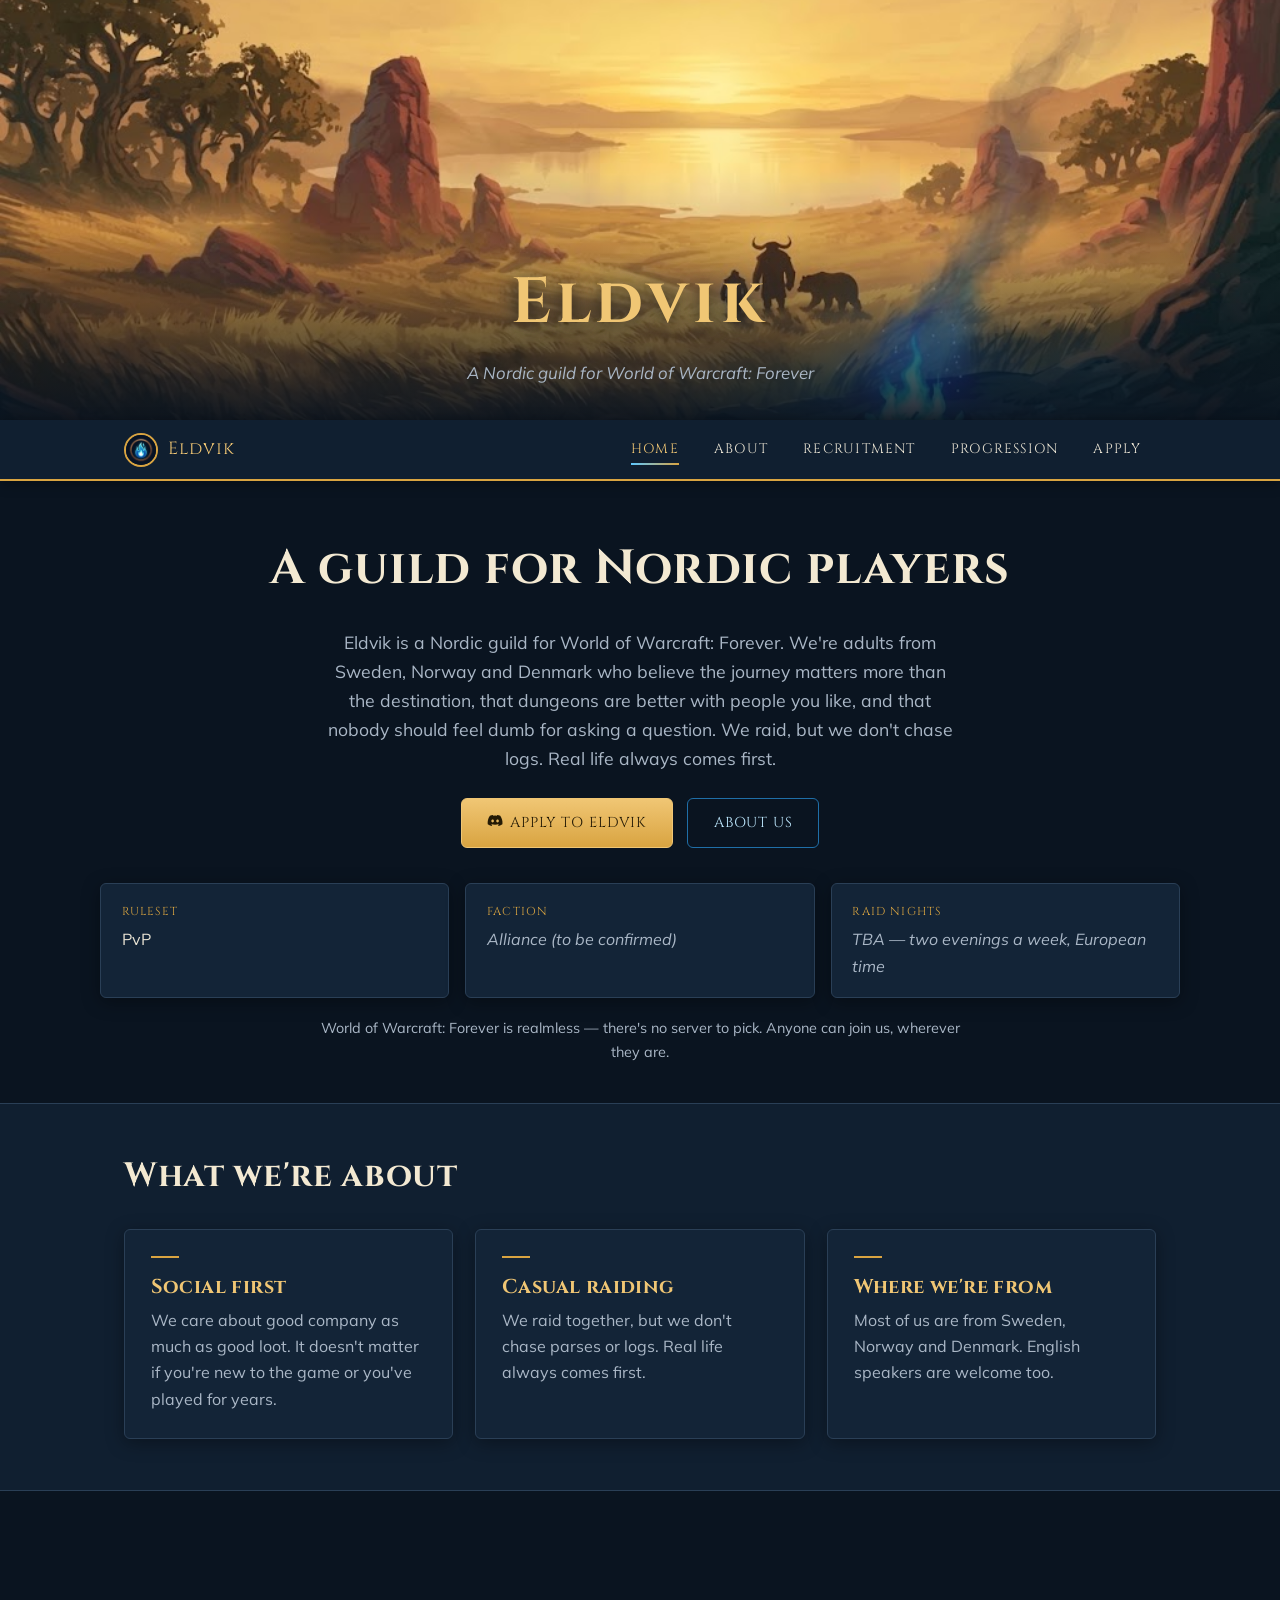
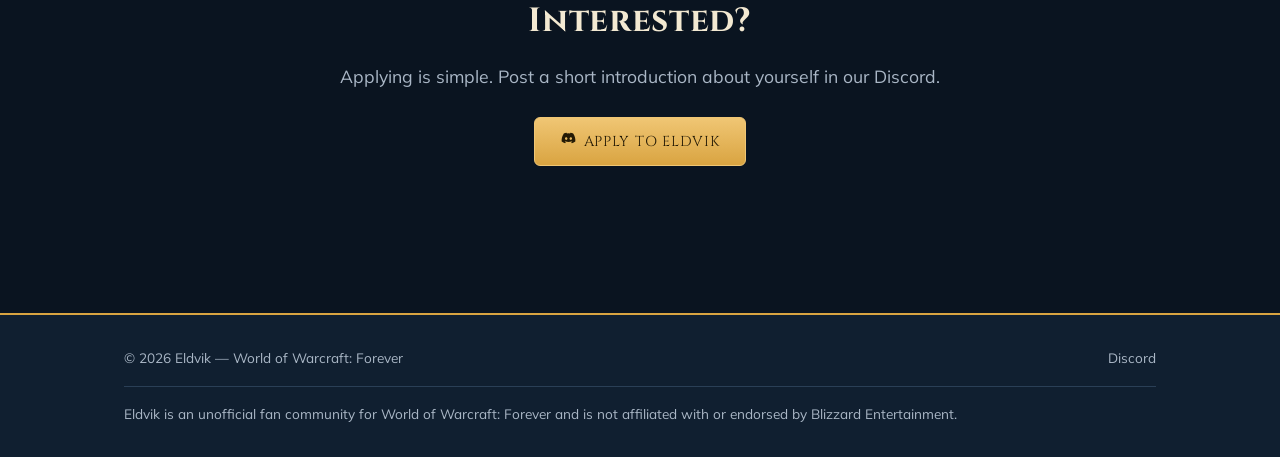
==== commit 04431039: "Add Progression page, drop realm concept, expand Recruitment - Remove 'The Name' section from About " ====
--- a/index.html
+++ b/index.html
@@ -36,7 +36,7 @@
         <li><a href="index.html" aria-current="page" data-i18n="common.nav.home">Home</a></li>
         <li><a href="about.html" data-i18n="common.nav.about">About</a></li>
         <li><a href="recruitment.html" data-i18n="common.nav.recruitment">Recruitment</a></li>
-        <li><a href="join.html" data-i18n="common.nav.join">Join</a></li>
+        <li><a href="progression.html" data-i18n="common.nav.progression">Progression</a></li>
         <li><a class="site-nav__cta" href="#" data-discord-link target="_blank" rel="noopener" data-i18n="common.nav.discord">Apply</a></li>
       </ul>
       <div class="lang-switch"></div>
@@ -54,8 +54,8 @@
 
       <div class="info-strip" aria-label="Guild status">
         <div class="info-card">
-          <span class="label" data-i18n="common.info.realm.label">Realm</span>
-          <span class="value is-tba" data-i18n="common.info.realm.value">TBA — not yet announced by Blizzard</span>
+          <span class="label" data-i18n="common.info.ruleset.label">Ruleset</span>
+          <span class="value" data-i18n="common.info.ruleset.value">PvP</span>
         </div>
         <div class="info-card">
           <span class="label" data-i18n="common.info.faction.label">Faction</span>
@@ -66,6 +66,8 @@
           <span class="value is-tba" data-i18n="common.info.raid.value">TBA — two evenings a week, European time</span>
         </div>
       </div>
+
+      <p style="color:var(--color-text-muted); font-size:0.9rem; max-width:640px; margin:1.2rem auto 0;" data-i18n="home.realmless">World of Warcraft: Forever is realmless — there's no server to pick. Anyone can join us, wherever they are.</p>
     </section>
 
     <section class="section section-alt">
--- a/css/style.css
+++ b/css/style.css
@@ -488,6 +488,69 @@
 .steps h3 { margin-bottom: 0.3rem; font-size: 1.05rem; }
 .steps p { color: var(--color-text-muted); margin-bottom: 0; }
 
+/* Raid progression cards */
+.raid-card .raid-meta {
+  color: var(--color-text-muted);
+  font-size: 0.9rem;
+  margin: -0.3rem 0 1.1rem;
+}
+
+.raid-card .raid-stats {
+  display: grid;
+  gap: 0.6rem;
+  margin-top: 1rem;
+  padding-top: 1rem;
+  border-top: 1px solid var(--color-border);
+}
+
+.raid-stat {
+  display: flex;
+  justify-content: space-between;
+  align-items: baseline;
+  gap: 1rem;
+  font-size: 0.92rem;
+}
+
+.raid-stat__label {
+  color: var(--color-gold);
+  font-family: var(--font-heading);
+  font-size: 0.72rem;
+  letter-spacing: 0.08em;
+  text-transform: uppercase;
+  white-space: nowrap;
+}
+
+.raid-stat__value {
+  color: var(--color-text);
+  text-align: right;
+}
+
+.raid-stat__value.is-empty {
+  color: var(--color-text-muted);
+  font-style: italic;
+}
+
+/* FAQ */
+.faq {
+  margin-top: 1.5rem;
+  border-top: 1px solid var(--color-border);
+}
+
+.faq-item {
+  padding: 1.2rem 0;
+  border-bottom: 1px solid var(--color-border);
+}
+
+.faq-item h3 {
+  font-size: 1.02rem;
+  margin-bottom: 0.4rem;
+}
+
+.faq-item p {
+  color: var(--color-text-muted);
+  margin-bottom: 0;
+}
+
 /* Blockquote / callout */
 .callout {
   border-left: 3px solid var(--color-flame);
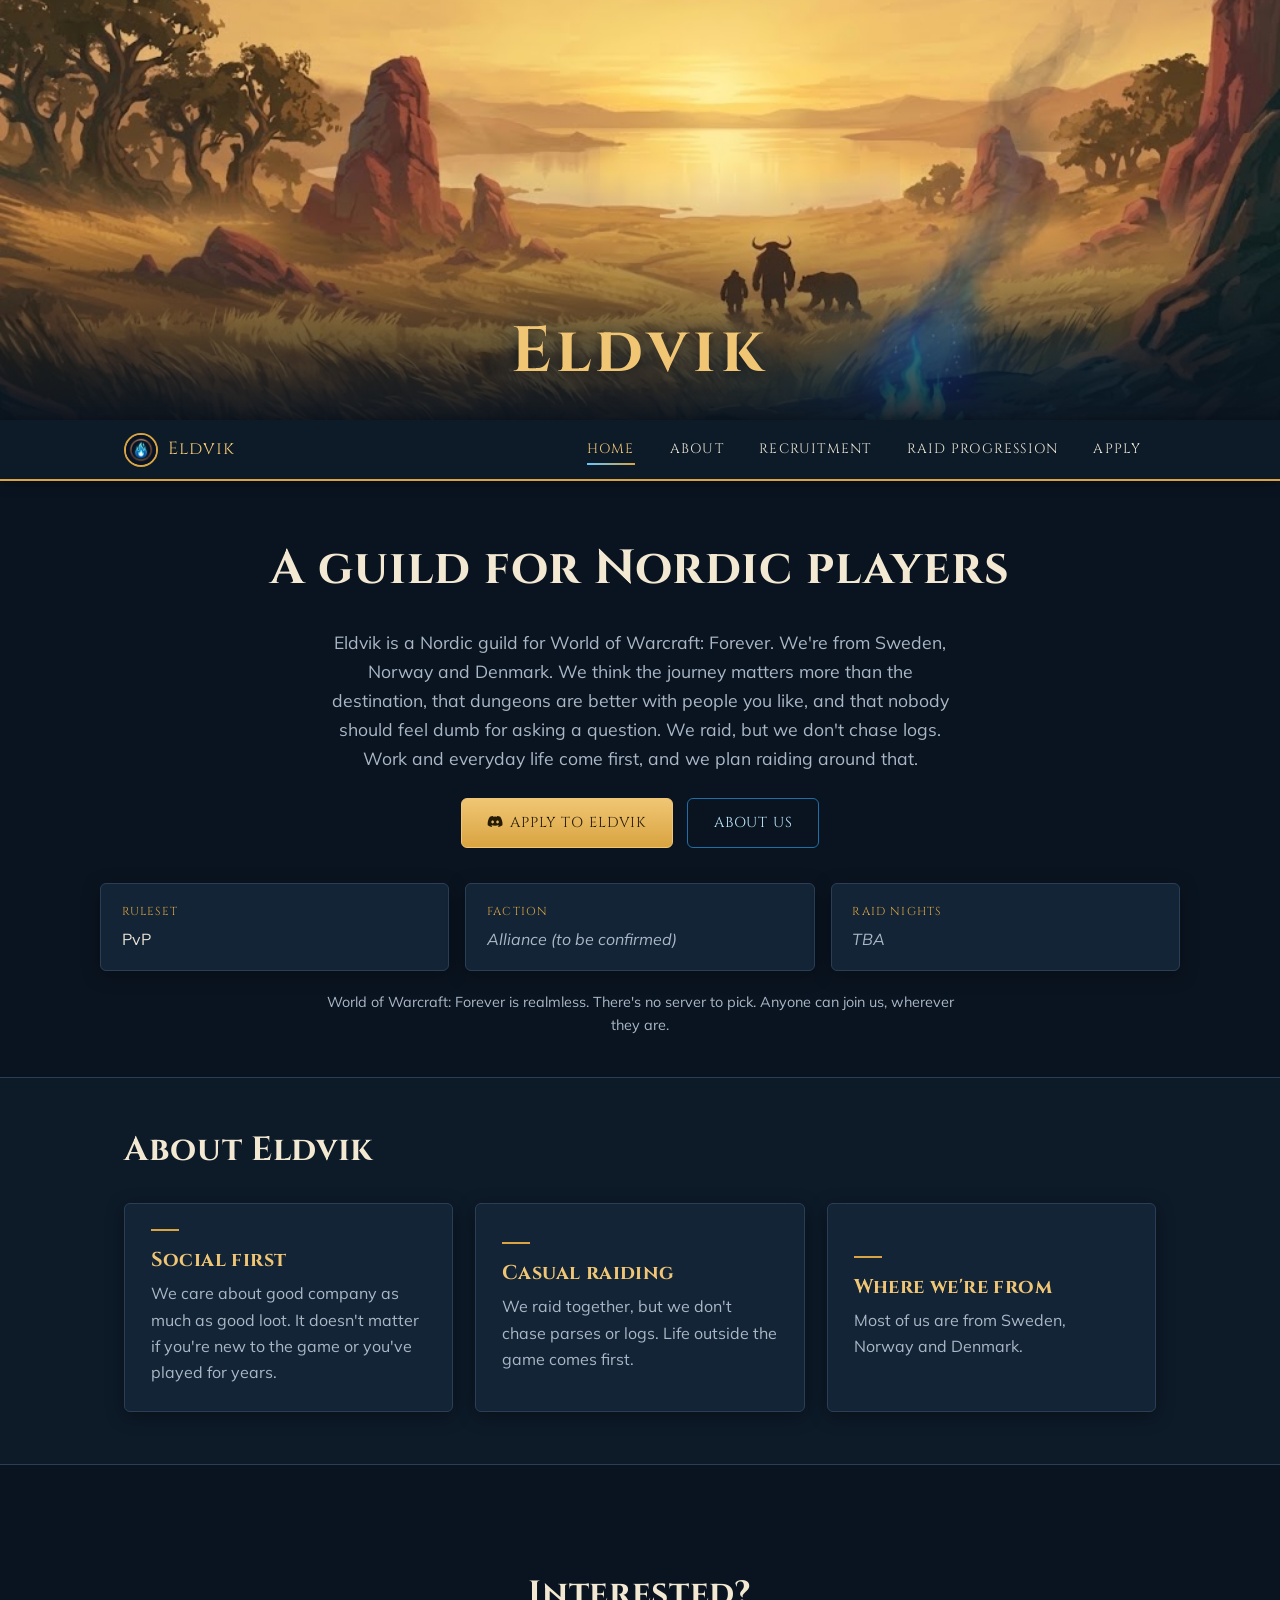
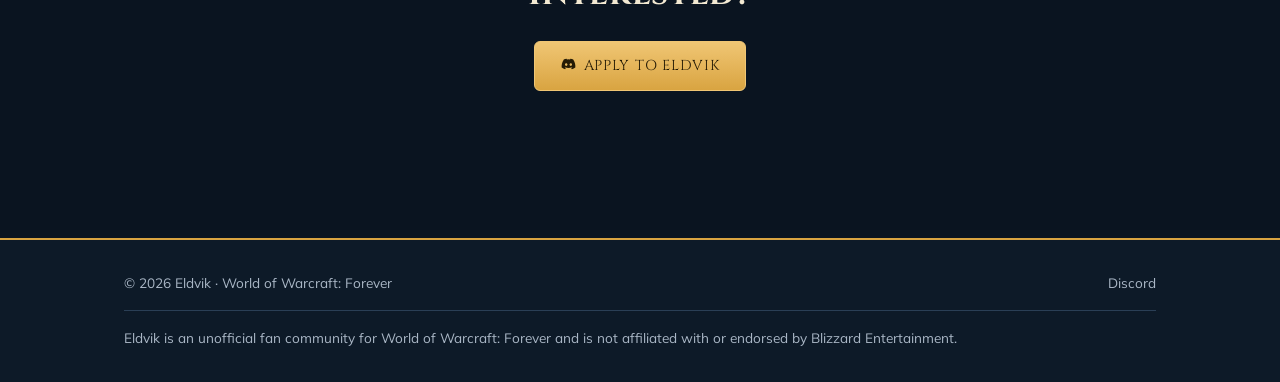
==== commit 562318b4: "Copy, layout and style polish pass - Remove em dashes and clause-joining hyphens sitewide, restructu" ====
--- a/index.html
+++ b/index.html
@@ -3,13 +3,13 @@
 <head>
   <meta charset="UTF-8">
   <meta name="viewport" content="width=device-width, initial-scale=1.0">
-  <title>Eldvik — Nordic Guild for World of Warcraft: Forever</title>
-  <meta name="description" content="Eldvik is a social, casual-raiding Nordic guild for World of Warcraft: Forever. Adults from Sweden, Norway and Denmark — all classes and roles welcome.">
+  <title>Eldvik · Nordic Guild for World of Warcraft: Forever</title>
+  <meta name="description" content="Eldvik is a social, casual raiding Nordic guild for World of Warcraft: Forever. All classes and roles welcome.">
   <link rel="icon" href="images/icon.jpg" type="image/jpeg">
   <link rel="apple-touch-icon" href="images/icon.jpg">
   <meta name="theme-color" content="#0a1420">
-  <meta property="og:title" content="Eldvik — Nordic Guild for World of Warcraft: Forever">
-  <meta property="og:description" content="A social, casual-raiding Nordic guild. Adults from Sweden, Norway and Denmark — all classes and roles welcome.">
+  <meta property="og:title" content="Eldvik · Nordic Guild for World of Warcraft: Forever">
+  <meta property="og:description" content="A social, casual raiding Nordic guild for World of Warcraft: Forever. All classes and roles welcome.">
   <meta property="og:image" content="images/banner.jpg">
   <meta property="og:type" content="website">
   <link rel="stylesheet" href="css/style.css">
@@ -21,7 +21,6 @@
     <img src="images/banner.jpg" alt="">
     <div class="site-banner__title container">
       <p class="wordmark" data-i18n="common.banner.wordmark">Eldvik</p>
-      <p class="tagline" data-i18n="common.banner.tagline">A Nordic guild for World of Warcraft: Forever</p>
     </div>
   </header>
 
@@ -36,7 +35,7 @@
         <li><a href="index.html" aria-current="page" data-i18n="common.nav.home">Home</a></li>
         <li><a href="about.html" data-i18n="common.nav.about">About</a></li>
         <li><a href="recruitment.html" data-i18n="common.nav.recruitment">Recruitment</a></li>
-        <li><a href="progression.html" data-i18n="common.nav.progression">Progression</a></li>
+        <li><a href="progression.html" data-i18n="common.nav.progression">Raid Progression</a></li>
         <li><a class="site-nav__cta" href="#" data-discord-link target="_blank" rel="noopener" data-i18n="common.nav.discord">Apply</a></li>
       </ul>
       <div class="lang-switch"></div>
@@ -46,7 +45,7 @@
   <main id="main-content">
     <section class="hero container">
       <h1 data-i18n="home.hero.title">A guild for Nordic players</h1>
-      <p class="lead" data-i18n="home.hero.lead">Eldvik is a Nordic guild for World of Warcraft: Forever. We're adults from Sweden, Norway and Denmark who believe the journey matters more than the destination, that dungeons are better with people you like, and that nobody should feel dumb for asking a question. We raid, but we don't chase logs. Real life always comes first.</p>
+      <p class="lead" data-i18n="home.hero.lead">Eldvik is a Nordic guild for World of Warcraft: Forever. We're from Sweden, Norway and Denmark. We think the journey matters more than the destination, that dungeons are better with people you like, and that nobody should feel dumb for asking a question. We raid, but we don't chase logs. Work and everyday life come first, and we plan raiding around that.</p>
       <div class="btn-row">
         <a class="btn btn-primary btn-discord" href="#" data-discord-link target="_blank" rel="noopener" data-i18n="common.cta.discord">Apply to Eldvik</a>
         <a class="btn btn-secondary" href="about.html" data-i18n="home.hero.ctaSecondary">About us</a>
@@ -63,28 +62,28 @@
         </div>
         <div class="info-card">
           <span class="label" data-i18n="common.info.raid.label">Raid Nights</span>
-          <span class="value is-tba" data-i18n="common.info.raid.value">TBA — two evenings a week, European time</span>
+          <span class="value is-tba" data-i18n="common.info.raid.value">TBA</span>
         </div>
       </div>
 
-      <p style="color:var(--color-text-muted); font-size:0.9rem; max-width:640px; margin:1.2rem auto 0;" data-i18n="home.realmless">World of Warcraft: Forever is realmless — there's no server to pick. Anyone can join us, wherever they are.</p>
+      <p style="color:var(--color-text-muted); font-size:0.9rem; max-width:640px; margin:1.2rem auto 0;" data-i18n="home.realmless">World of Warcraft: Forever is realmless. There's no server to pick. Anyone can join us, wherever they are.</p>
     </section>
 
     <section class="section section-alt">
       <div class="container">
-        <h2 data-i18n="home.values.title">What we're about</h2>
+        <h2 data-i18n="home.values.title">About Eldvik</h2>
         <div class="card-grid">
-          <div class="card">
+          <div class="card card--accent">
             <h3 data-i18n="home.values.social.title">Social first</h3>
             <p data-i18n="home.values.social.body">We care about good company as much as good loot. It doesn't matter if you're new to the game or you've played for years.</p>
           </div>
-          <div class="card">
+          <div class="card card--accent">
             <h3 data-i18n="home.values.raiding.title">Casual raiding</h3>
-            <p data-i18n="home.values.raiding.body">We raid together, but we don't chase parses or logs. Real life always comes first.</p>
+            <p data-i18n="home.values.raiding.body">We raid together, but we don't chase parses or logs. Life outside the game comes first.</p>
           </div>
-          <div class="card">
+          <div class="card card--accent">
             <h3 data-i18n="home.values.nordic.title">Where we're from</h3>
-            <p data-i18n="home.values.nordic.body">Most of us are from Sweden, Norway and Denmark. English speakers are welcome too.</p>
+            <p data-i18n="home.values.nordic.body">Most of us are from Sweden, Norway and Denmark.</p>
           </div>
         </div>
       </div>
@@ -93,7 +92,6 @@
     <section class="section">
       <div class="container hero">
         <h2 data-i18n="home.closing.title">Interested?</h2>
-        <p class="lead" data-i18n="home.closing.body">Applying is simple. Post a short introduction about yourself in our Discord.</p>
         <div class="btn-row">
           <a class="btn btn-primary btn-discord" href="#" data-discord-link target="_blank" rel="noopener" data-i18n="common.cta.discord">Apply to Eldvik</a>
         </div>
@@ -103,7 +101,7 @@
 
   <footer class="site-footer">
     <div class="container site-footer__inner">
-      <p>© <span data-current-year>2026</span> <span data-i18n="common.footer.copyright">Eldvik — World of Warcraft: Forever</span></p>
+      <p>© <span data-current-year>2026</span> <span data-i18n="common.footer.copyright">Eldvik · World of Warcraft: Forever</span></p>
       <p><a href="#" data-discord-link target="_blank" rel="noopener">Discord</a></p>
       <p class="site-footer__disclaimer" data-i18n="common.footer.disclaimer">Eldvik is an unofficial fan community for World of Warcraft: Forever and is not affiliated with or endorsed by Blizzard Entertainment.</p>
     </div>
--- a/css/style.css
+++ b/css/style.css
@@ -9,7 +9,7 @@
 :root {
   /* Core palette */
   --color-bg: #0a1420;
-  --color-bg-alt: #101f30;
+  --color-bg-alt: #0d1a28;
   --color-bg-card: #132437;
   --color-border: #2a3f56;
 
@@ -143,14 +143,6 @@
   margin: 0;
 }
 
-.site-banner__title .tagline {
-  font-family: var(--font-body);
-  font-style: italic;
-  color: var(--color-text-muted);
-  font-size: clamp(0.85rem, 1.6vw, 1.05rem);
-  margin-top: 0.2rem;
-}
-
 /* ---------- Navigation ---------- */
 .site-nav {
   background: var(--color-bg-alt);
@@ -333,13 +325,17 @@
   background: rgba(95, 200, 255, 0.08);
 }
 
+.btn-discord {
+  display: inline-flex;
+  align-items: center;
+  gap: 0.5em;
+}
+
 .btn-discord::before {
   content: "";
-  display: inline-block;
   width: 1.1em;
   height: 1.1em;
-  margin-right: 0.5em;
-  vertical-align: -0.18em;
+  flex-shrink: 0;
   background-color: currentColor;
   -webkit-mask-image: url("data:image/svg+xml;utf8,<svg xmlns='http://www.w3.org/2000/svg' viewBox='0 0 640 512'><path d='M524.5 69.8a1.5 1.5 0 0 0-.8-.7A485.1 485.1 0 0 0 404.1 32a1.8 1.8 0 0 0-1.9.9 337.5 337.5 0 0 0-14.9 30.6 447.8 447.8 0 0 0-134.4 0 309.5 309.5 0 0 0-15.1-30.6 1.9 1.9 0 0 0-1.9-.9A483.7 483.7 0 0 0 116.1 69a1.7 1.7 0 0 0-.8.7C39.1 183.7 18.2 294.7 28.4 404.4a2 2 0 0 0 .8 1.4A487.7 487.7 0 0 0 176 479.9a1.9 1.9 0 0 0 2.1-.7A348.2 348.2 0 0 0 208.1 430a1.9 1.9 0 0 0-1-2.6 321.2 321.2 0 0 1-45.9-21.9 1.9 1.9 0 0 1-.2-3.1c3.1-2.3 6.2-4.7 9.1-7.1a1.8 1.8 0 0 1 1.9-.3c96.2 43.9 200.4 43.9 295.5 0a1.8 1.8 0 0 1 1.9.2c2.9 2.4 6 4.9 9.1 7.2a1.9 1.9 0 0 1-.2 3.1 301.4 301.4 0 0 1-45.9 21.9 1.9 1.9 0 0 0-1 2.6 391.1 391.1 0 0 0 30 49.2 1.9 1.9 0 0 0 2.1.7A486 486 0 0 0 610.7 405.8a1.9 1.9 0 0 0 .8-1.4c12.2-126.9-20.4-236.9-86.9-334.6zM222.5 337.6c-28.9 0-52.7-26.5-52.7-59.1s23.3-59.1 52.7-59.1c29.6 0 53.2 26.7 52.7 59.1 0 32.6-23.3 59.1-52.7 59.1zm195.4 0c-28.9 0-52.7-26.5-52.7-59.1s23.3-59.1 52.7-59.1c29.6 0 53.2 26.7 52.7 59.1 0 32.6-23 59.1-52.7 59.1z'/></svg>");
   mask-image: url("data:image/svg+xml;utf8,<svg xmlns='http://www.w3.org/2000/svg' viewBox='0 0 640 512'><path d='M524.5 69.8a1.5 1.5 0 0 0-.8-.7A485.1 485.1 0 0 0 404.1 32a1.8 1.8 0 0 0-1.9.9 337.5 337.5 0 0 0-14.9 30.6 447.8 447.8 0 0 0-134.4 0 309.5 309.5 0 0 0-15.1-30.6 1.9 1.9 0 0 0-1.9-.9A483.7 483.7 0 0 0 116.1 69a1.7 1.7 0 0 0-.8.7C39.1 183.7 18.2 294.7 28.4 404.4a2 2 0 0 0 .8 1.4A487.7 487.7 0 0 0 176 479.9a1.9 1.9 0 0 0 2.1-.7A348.2 348.2 0 0 0 208.1 430a1.9 1.9 0 0 0-1-2.6 321.2 321.2 0 0 1-45.9-21.9 1.9 1.9 0 0 1-.2-3.1c3.1-2.3 6.2-4.7 9.1-7.1a1.8 1.8 0 0 1 1.9-.3c96.2 43.9 200.4 43.9 295.5 0a1.8 1.8 0 0 1 1.9.2c2.9 2.4 6 4.9 9.1 7.2a1.9 1.9 0 0 1-.2 3.1 301.4 301.4 0 0 1-45.9 21.9 1.9 1.9 0 0 0-1 2.6 391.1 391.1 0 0 0 30 49.2 1.9 1.9 0 0 0 2.1.7A486 486 0 0 0 610.7 405.8a1.9 1.9 0 0 0 .8-1.4c12.2-126.9-20.4-236.9-86.9-334.6zM222.5 337.6c-28.9 0-52.7-26.5-52.7-59.1s23.3-59.1 52.7-59.1c29.6 0 53.2 26.7 52.7 59.1 0 32.6-23.3 59.1-52.7 59.1zm195.4 0c-28.9 0-52.7-26.5-52.7-59.1s23.3-59.1 52.7-59.1c29.6 0 53.2 26.7 52.7 59.1 0 32.6-23 59.1-52.7 59.1z'/></svg>");
@@ -398,6 +394,9 @@
   padding: 1.1rem 1.3rem;
   text-align: left;
   box-shadow: var(--shadow-card);
+  display: flex;
+  flex-direction: column;
+  justify-content: center;
 }
 
 .info-card .label {
@@ -434,9 +433,12 @@
   border-radius: var(--radius);
   padding: 1.6rem;
   box-shadow: var(--shadow-card);
-}
-
-.card::before {
+  display: flex;
+  flex-direction: column;
+  justify-content: center;
+}
+
+.card--accent::before {
   content: "";
   display: block;
   width: 28px;
@@ -465,6 +467,9 @@
   border-radius: var(--radius);
   padding: 1.2rem 1.4rem 1.2rem 3.4rem;
   position: relative;
+  display: flex;
+  flex-direction: column;
+  justify-content: center;
 }
 
 .steps li::before {
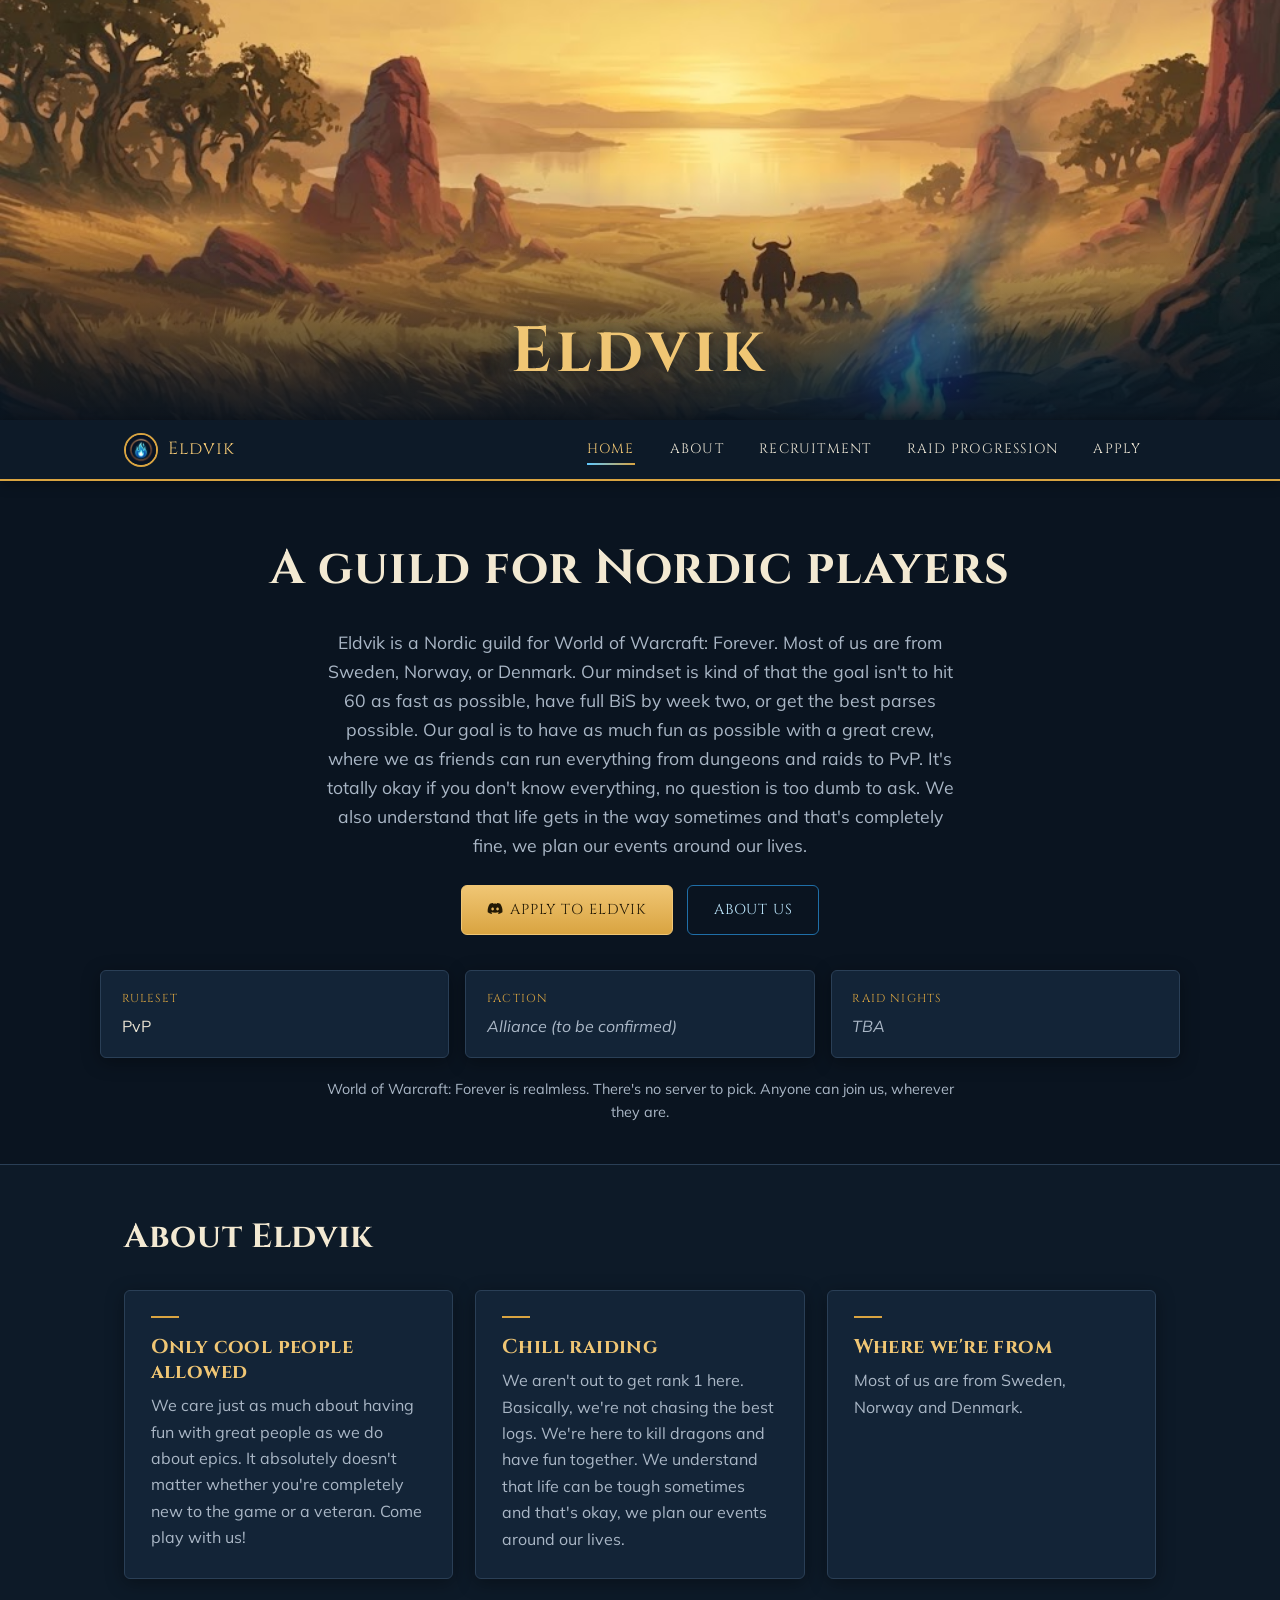
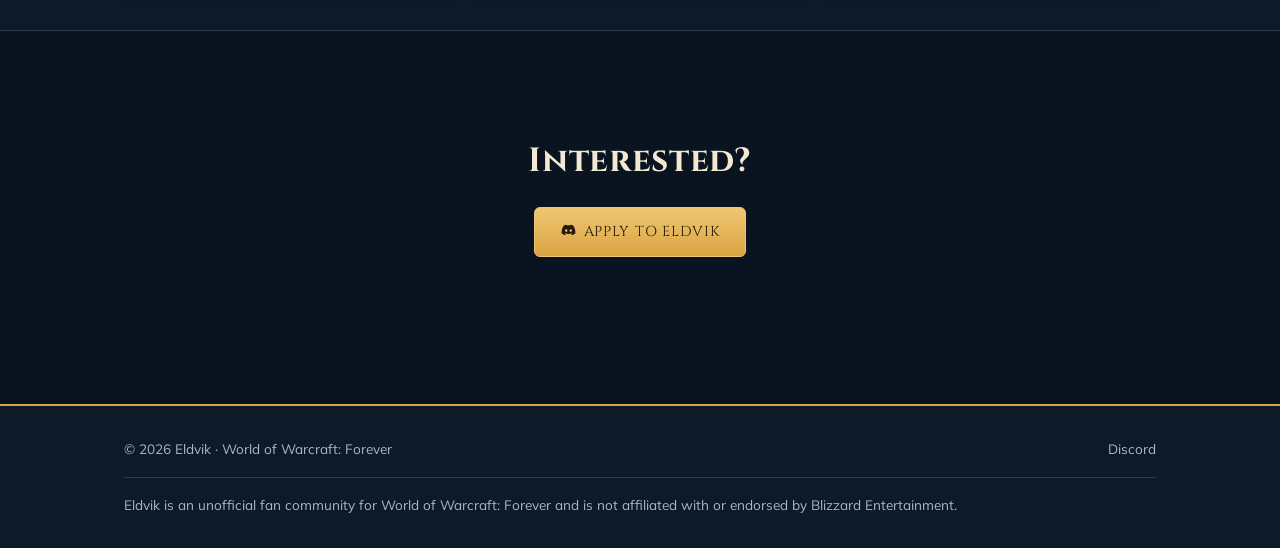
==== commit 42d6b84e: "Rewrite Home intro paragraph and two value cards in the guild's own voice Co-Authored-By: Claude Son" ====
--- a/index.html
+++ b/index.html
@@ -45,7 +45,7 @@
   <main id="main-content">
     <section class="hero container">
       <h1 data-i18n="home.hero.title">A guild for Nordic players</h1>
-      <p class="lead" data-i18n="home.hero.lead">Eldvik is a Nordic guild for World of Warcraft: Forever. We're from Sweden, Norway and Denmark. We think the journey matters more than the destination, that dungeons are better with people you like, and that nobody should feel dumb for asking a question. We raid, but we don't chase logs. Work and everyday life come first, and we plan raiding around that.</p>
+      <p class="lead" data-i18n="home.hero.lead">Eldvik is a Nordic guild for World of Warcraft: Forever. Most of us are from Sweden, Norway, or Denmark. Our mindset is kind of that the goal isn't to hit 60 as fast as possible, have full BiS by week two, or get the best parses possible. Our goal is to have as much fun as possible with a great crew, where we as friends can run everything from dungeons and raids to PvP. It's totally okay if you don't know everything, no question is too dumb to ask. We also understand that life gets in the way sometimes and that's completely fine, we plan our events around our lives.</p>
       <div class="btn-row">
         <a class="btn btn-primary btn-discord" href="#" data-discord-link target="_blank" rel="noopener" data-i18n="common.cta.discord">Apply to Eldvik</a>
         <a class="btn btn-secondary" href="about.html" data-i18n="home.hero.ctaSecondary">About us</a>
@@ -74,12 +74,12 @@
         <h2 data-i18n="home.values.title">About Eldvik</h2>
         <div class="card-grid">
           <div class="card card--accent">
-            <h3 data-i18n="home.values.social.title">Social first</h3>
-            <p data-i18n="home.values.social.body">We care about good company as much as good loot. It doesn't matter if you're new to the game or you've played for years.</p>
+            <h3 data-i18n="home.values.social.title">Only cool people allowed</h3>
+            <p data-i18n="home.values.social.body">We care just as much about having fun with great people as we do about epics. It absolutely doesn't matter whether you're completely new to the game or a veteran. Come play with us!</p>
           </div>
           <div class="card card--accent">
-            <h3 data-i18n="home.values.raiding.title">Casual raiding</h3>
-            <p data-i18n="home.values.raiding.body">We raid together, but we don't chase parses or logs. Life outside the game comes first.</p>
+            <h3 data-i18n="home.values.raiding.title">Chill raiding</h3>
+            <p data-i18n="home.values.raiding.body">We aren't out to get rank 1 here. Basically, we're not chasing the best logs. We're here to kill dragons and have fun together. We understand that life can be tough sometimes and that's okay, we plan our events around our lives.</p>
           </div>
           <div class="card card--accent">
             <h3 data-i18n="home.values.nordic.title">Where we're from</h3>
--- a/css/style.css
+++ b/css/style.css
@@ -394,9 +394,6 @@
   padding: 1.1rem 1.3rem;
   text-align: left;
   box-shadow: var(--shadow-card);
-  display: flex;
-  flex-direction: column;
-  justify-content: center;
 }
 
 .info-card .label {
@@ -433,9 +430,6 @@
   border-radius: var(--radius);
   padding: 1.6rem;
   box-shadow: var(--shadow-card);
-  display: flex;
-  flex-direction: column;
-  justify-content: center;
 }
 
 .card--accent::before {
@@ -467,9 +461,6 @@
   border-radius: var(--radius);
   padding: 1.2rem 1.4rem 1.2rem 3.4rem;
   position: relative;
-  display: flex;
-  flex-direction: column;
-  justify-content: center;
 }
 
 .steps li::before {
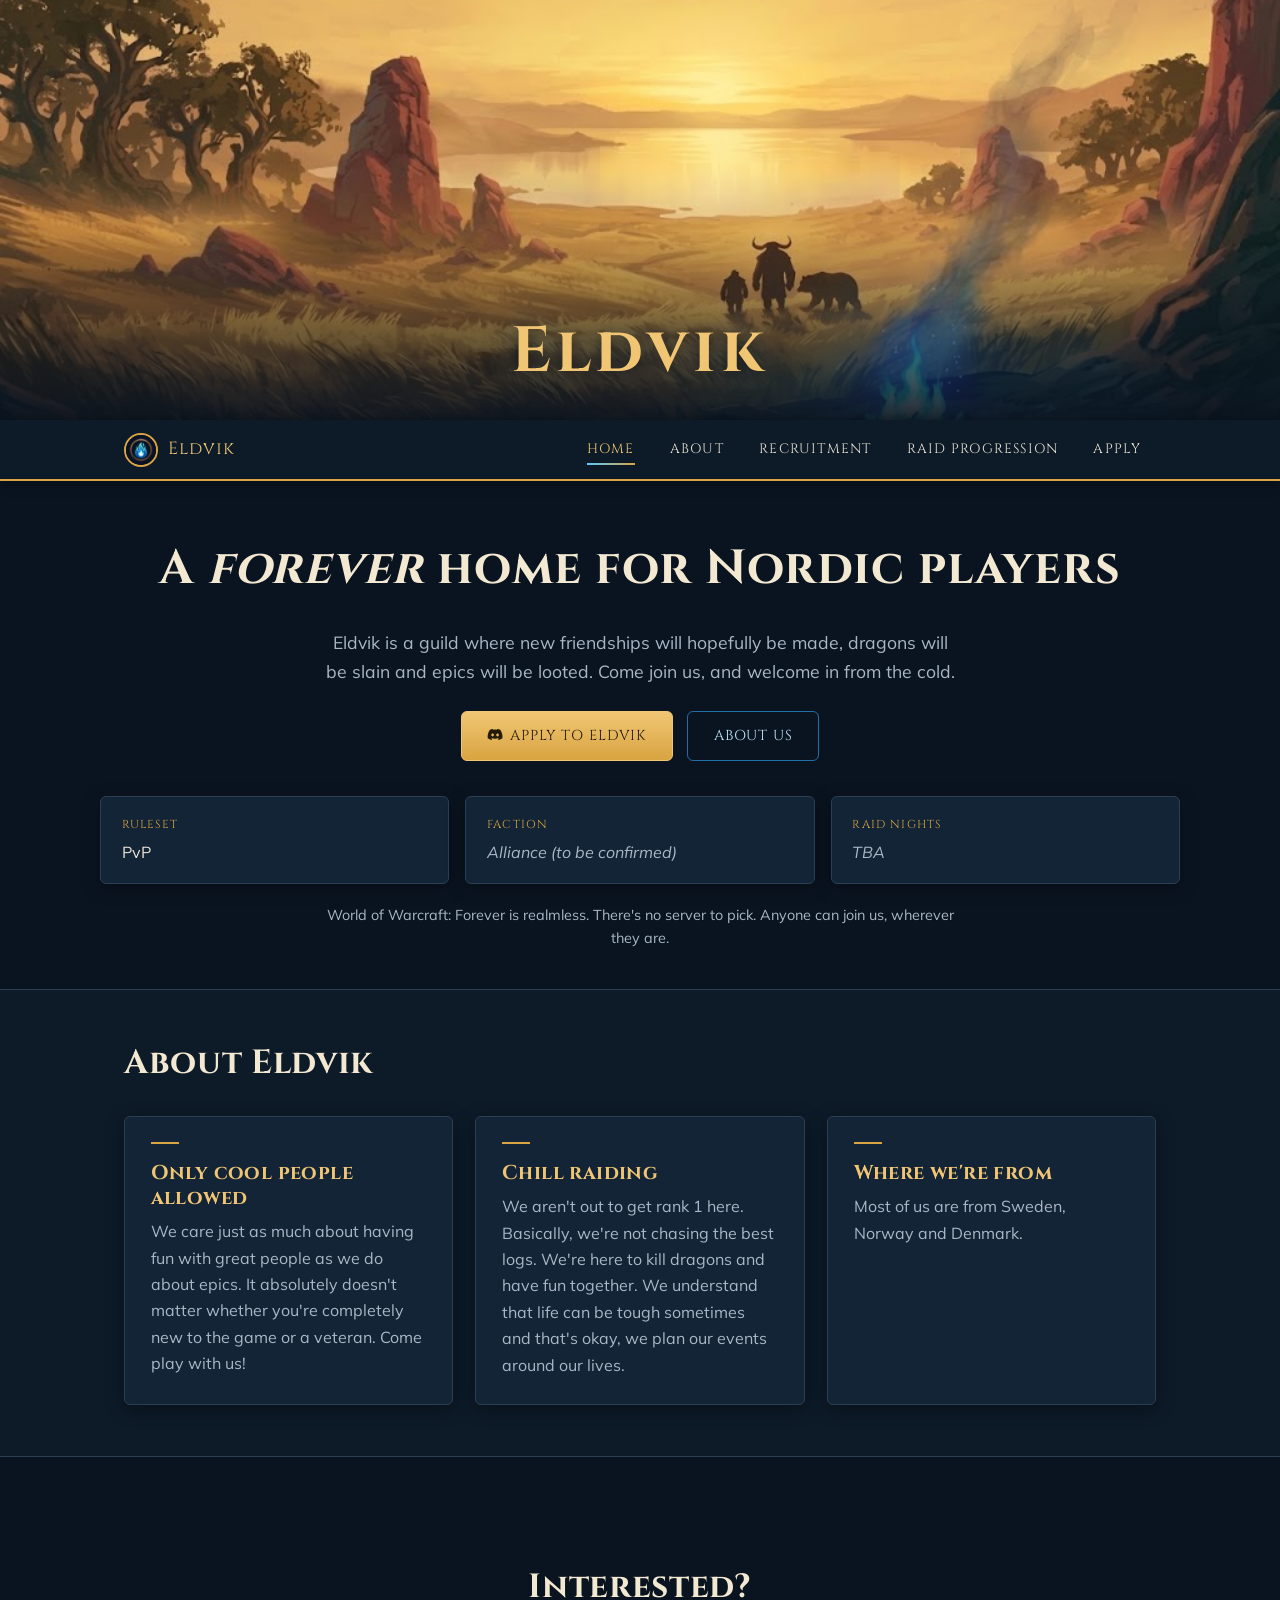
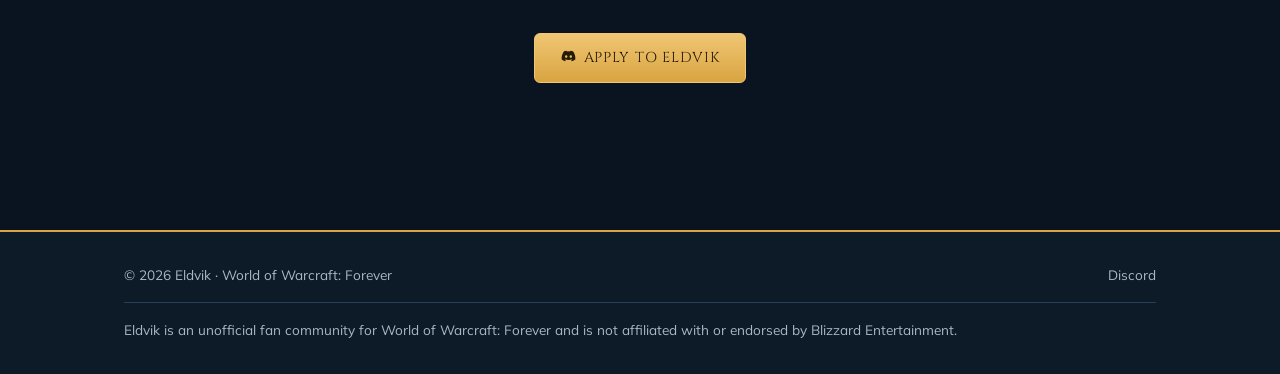
==== commit 4182092b: "Update Home heading and intro, and About intro paragraph - Home h1 now 'A forever home for Nordic pl" ====
--- a/index.html
+++ b/index.html
@@ -44,8 +44,8 @@
 
   <main id="main-content">
     <section class="hero container">
-      <h1 data-i18n="home.hero.title">A guild for Nordic players</h1>
-      <p class="lead" data-i18n="home.hero.lead">Eldvik is a Nordic guild for World of Warcraft: Forever. Most of us are from Sweden, Norway, or Denmark. Our mindset is kind of that the goal isn't to hit 60 as fast as possible, have full BiS by week two, or get the best parses possible. Our goal is to have as much fun as possible with a great crew, where we as friends can run everything from dungeons and raids to PvP. It's totally okay if you don't know everything, no question is too dumb to ask. We also understand that life gets in the way sometimes and that's completely fine, we plan our events around our lives.</p>
+      <h1 data-i18n="home.hero.title">A <em>forever</em> home for Nordic players</h1>
+      <p class="lead" data-i18n="home.hero.lead">Eldvik is a guild where new friendships will hopefully be made, dragons will be slain and epics will be looted. Come join us, and welcome in from the cold.</p>
       <div class="btn-row">
         <a class="btn btn-primary btn-discord" href="#" data-discord-link target="_blank" rel="noopener" data-i18n="common.cta.discord">Apply to Eldvik</a>
         <a class="btn btn-secondary" href="about.html" data-i18n="home.hero.ctaSecondary">About us</a>
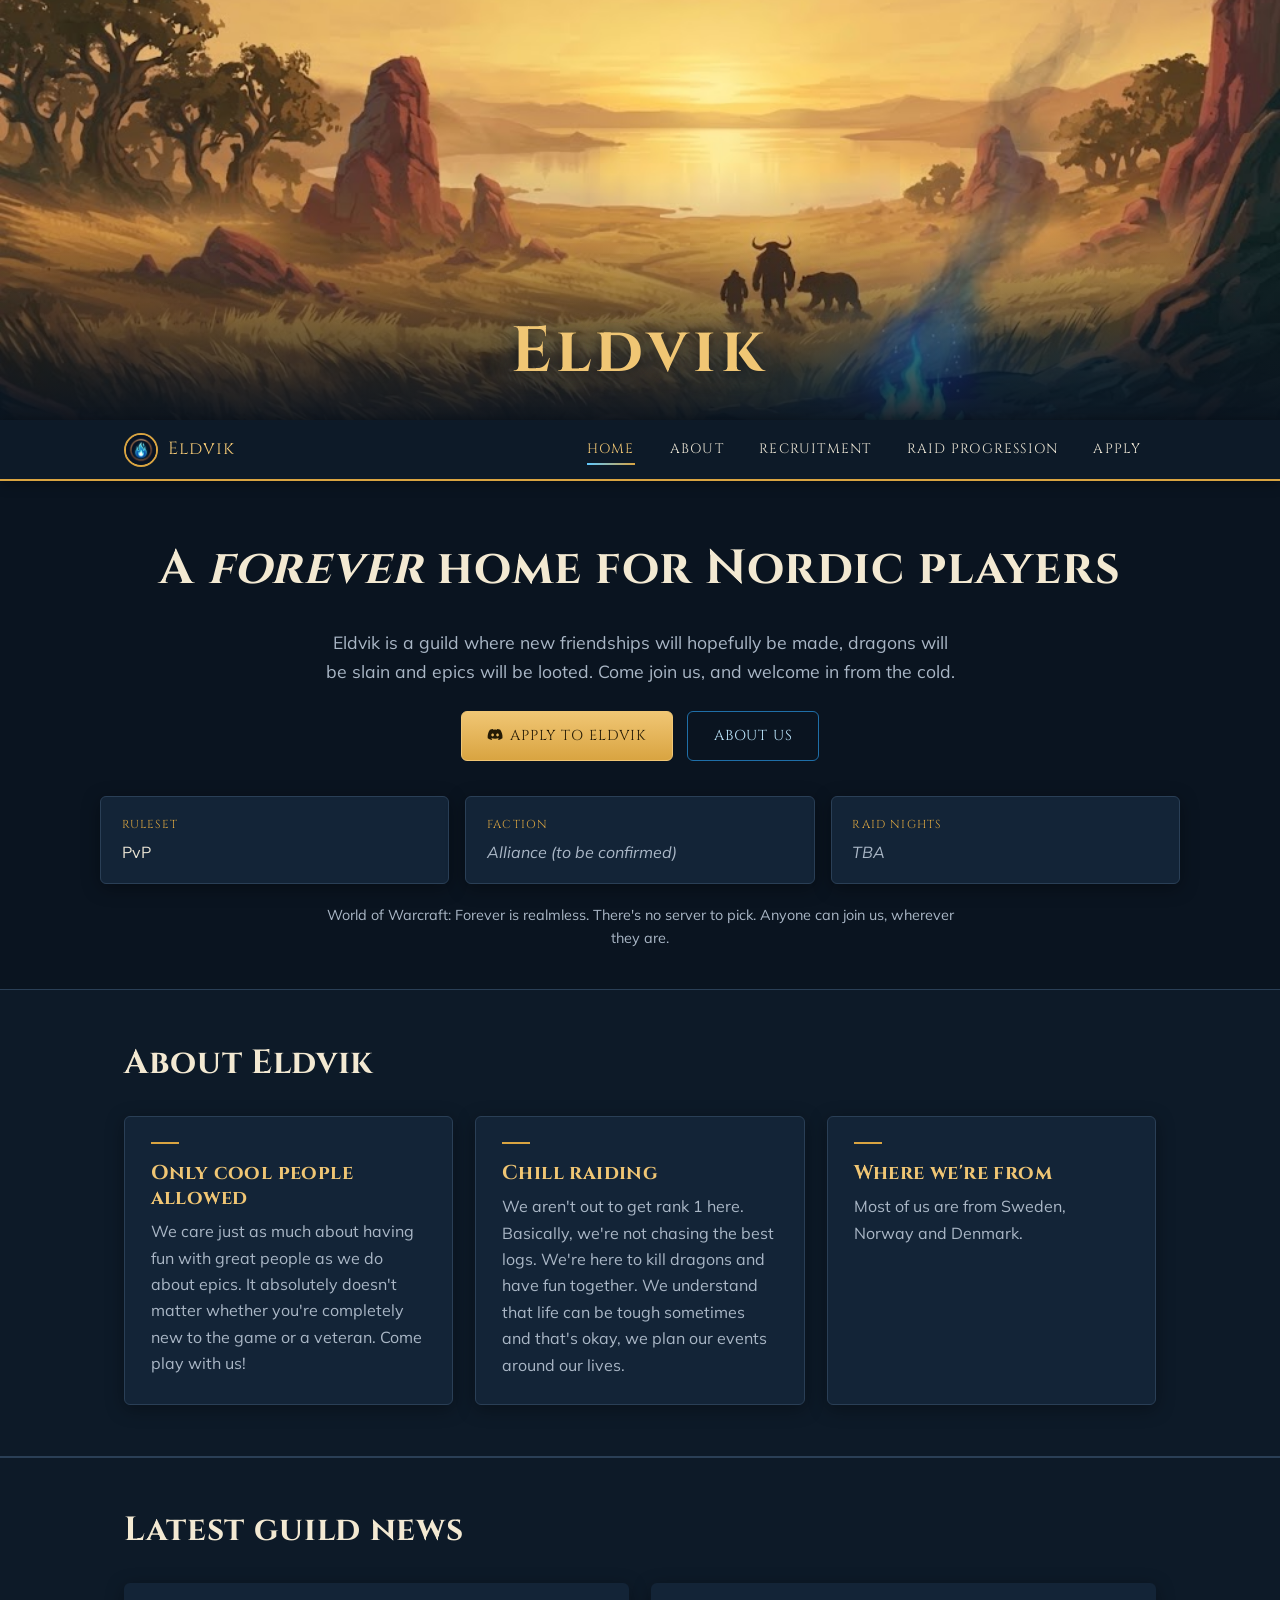
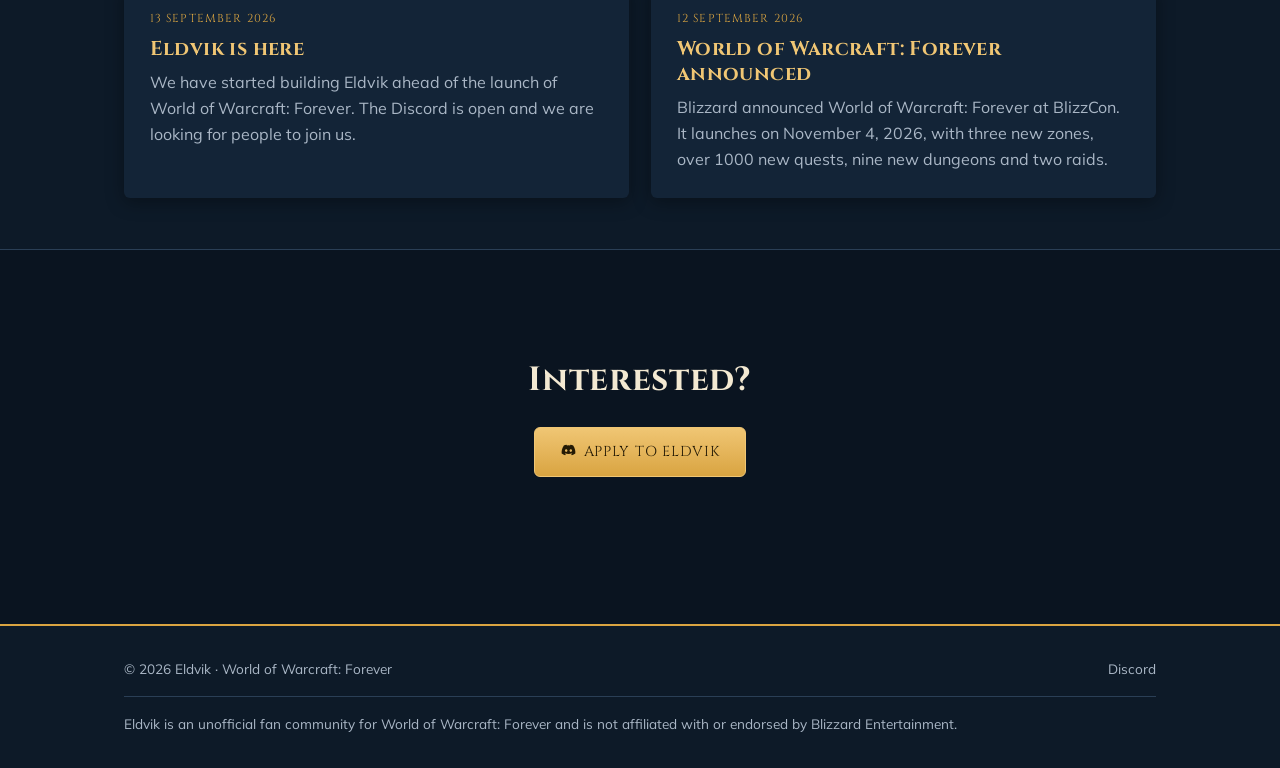
==== commit 67340482: "Add Latest guild news section to Home page - New section between 'About Eldvik' cards and 'Intereste" ====
--- a/index.html
+++ b/index.html
@@ -89,6 +89,13 @@
       </div>
     </section>
 
+    <section class="section section-alt">
+      <div class="container">
+        <h2 data-i18n="home.news.title">Latest guild news</h2>
+        <div class="news-list" id="news-list"></div>
+      </div>
+    </section>
+
     <section class="section">
       <div class="container hero">
         <h2 data-i18n="home.closing.title">Interested?</h2>
@@ -108,7 +115,9 @@
   </footer>
 
   <script src="js/config.js"></script>
+  <script src="js/news-data.js"></script>
   <script src="js/i18n.js"></script>
+  <script src="js/news.js"></script>
   <script src="js/main.js"></script>
 </body>
 </html>
--- a/css/style.css
+++ b/css/style.css
@@ -441,6 +441,75 @@
   margin-bottom: 1rem;
 }
 
+/* Plain list, styled as cards: subtle background, no border */
+.plain-list {
+  display: grid;
+  grid-template-columns: repeat(2, 1fr);
+  gap: 1.6rem;
+  margin-top: 2rem;
+}
+
+.plain-list__item {
+  background: var(--color-bg-card);
+  border-radius: var(--radius);
+  padding: 1.8rem;
+  box-shadow: var(--shadow-card);
+}
+
+.plain-list__item h3 {
+  color: var(--color-gold-bright);
+  margin-bottom: 0.6rem;
+}
+
+.plain-list__item p {
+  color: var(--color-text-muted);
+  margin-bottom: 0;
+}
+
+/* News (Home page) */
+.news-list {
+  display: grid;
+  grid-template-columns: repeat(auto-fit, minmax(230px, 1fr));
+  gap: 1.4rem;
+  margin-top: 2rem;
+}
+
+.news-item {
+  background: var(--color-bg-card);
+  border-radius: var(--radius);
+  padding: 1.6rem;
+  box-shadow: var(--shadow-card);
+}
+
+.news-item__date {
+  font-family: var(--font-heading);
+  color: var(--color-gold);
+  font-size: 0.72rem;
+  letter-spacing: 0.1em;
+  text-transform: uppercase;
+  margin-bottom: 0.5rem;
+}
+
+.news-item h3 {
+  color: var(--color-gold-bright);
+  margin-bottom: 0.5rem;
+}
+
+.news-item__text {
+  color: var(--color-text-muted);
+  margin-bottom: 0;
+}
+
+/* About page: keep body text lines short and easy to read */
+.page-about main p {
+  max-width: 65ch;
+}
+
+/* ...except the intro paragraph, which should span the full content width */
+.page-about .hero p.lead {
+  max-width: none;
+}
+
 .card h3 { color: var(--color-gold-bright); margin-bottom: 0.5rem; }
 .card p { color: var(--color-text-muted); margin-bottom: 0; }
 
@@ -595,6 +664,10 @@
 /* ---------- Responsive nav (mobile) ---------- */
 @media (max-width: 720px) {
   .nav-toggle { display: inline-block; }
+
+  .plain-list {
+    grid-template-columns: 1fr;
+  }
 
   .site-nav__links {
     position: absolute;
